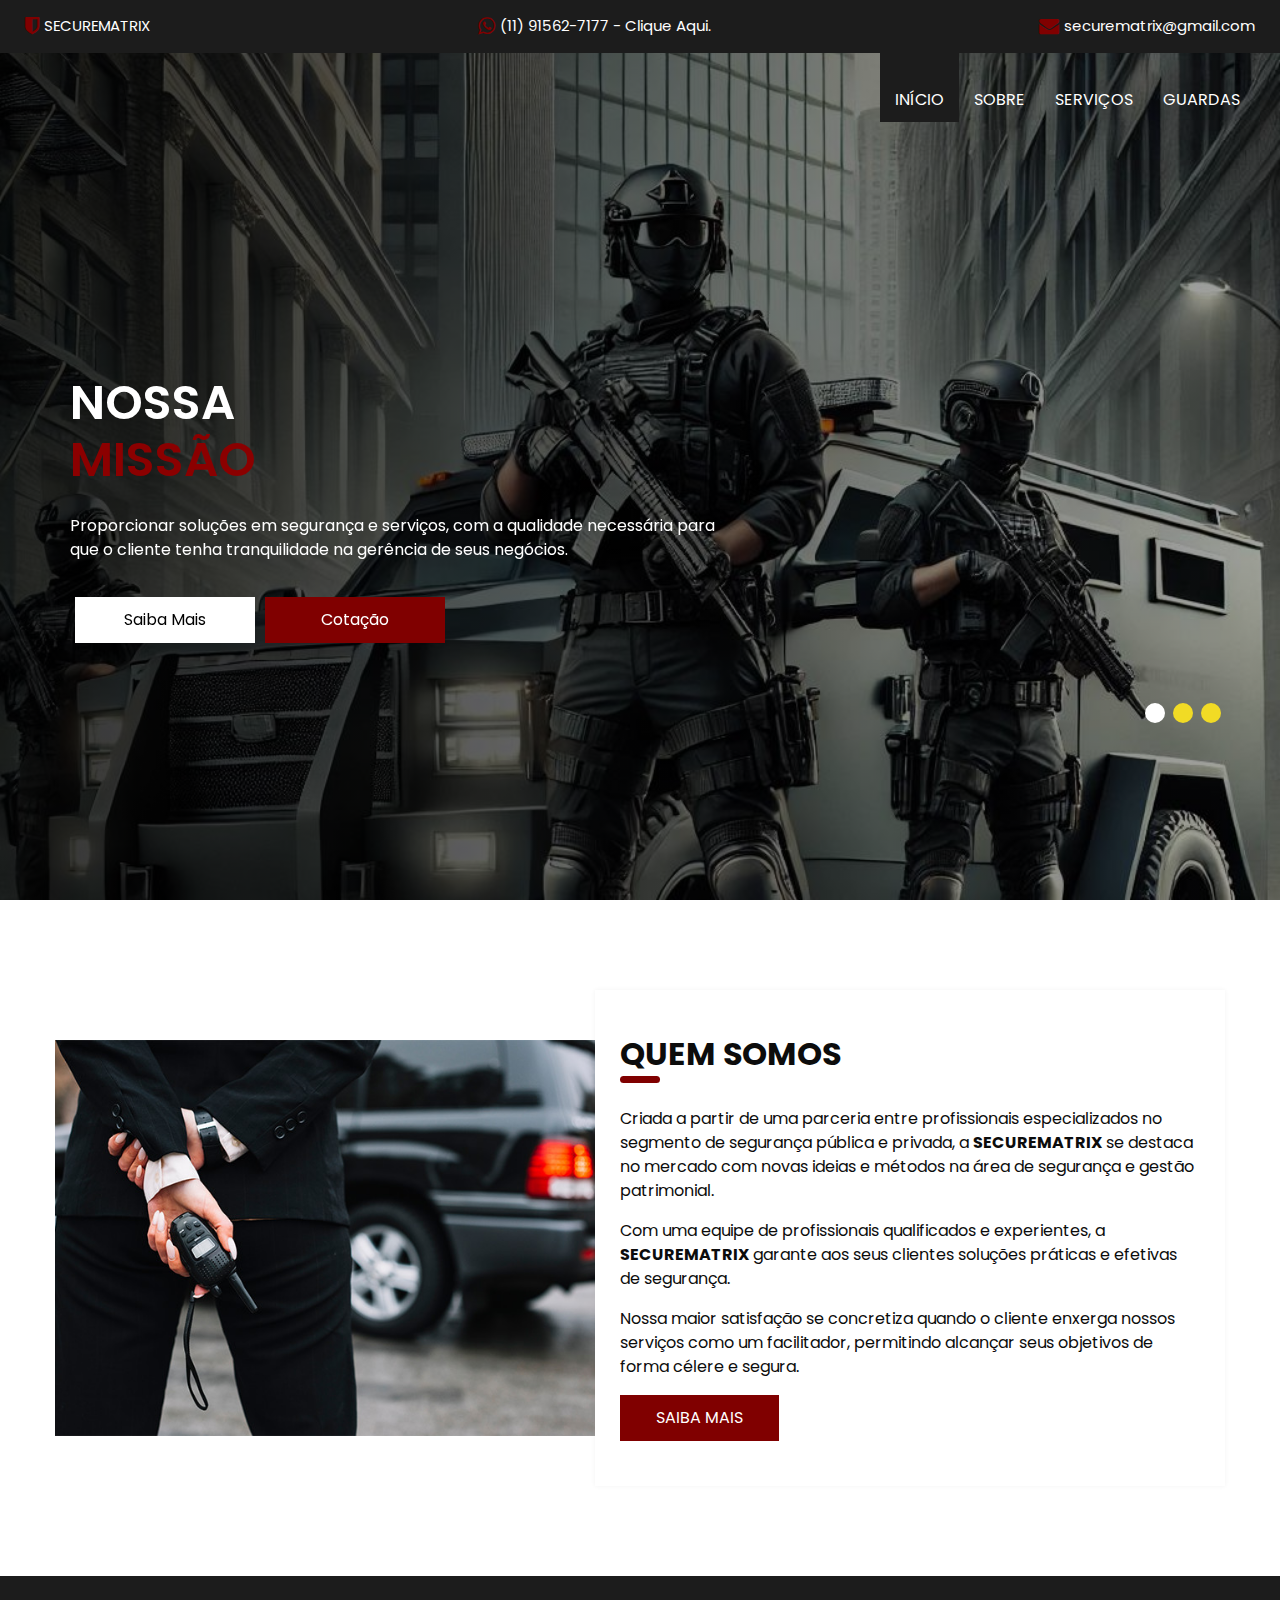
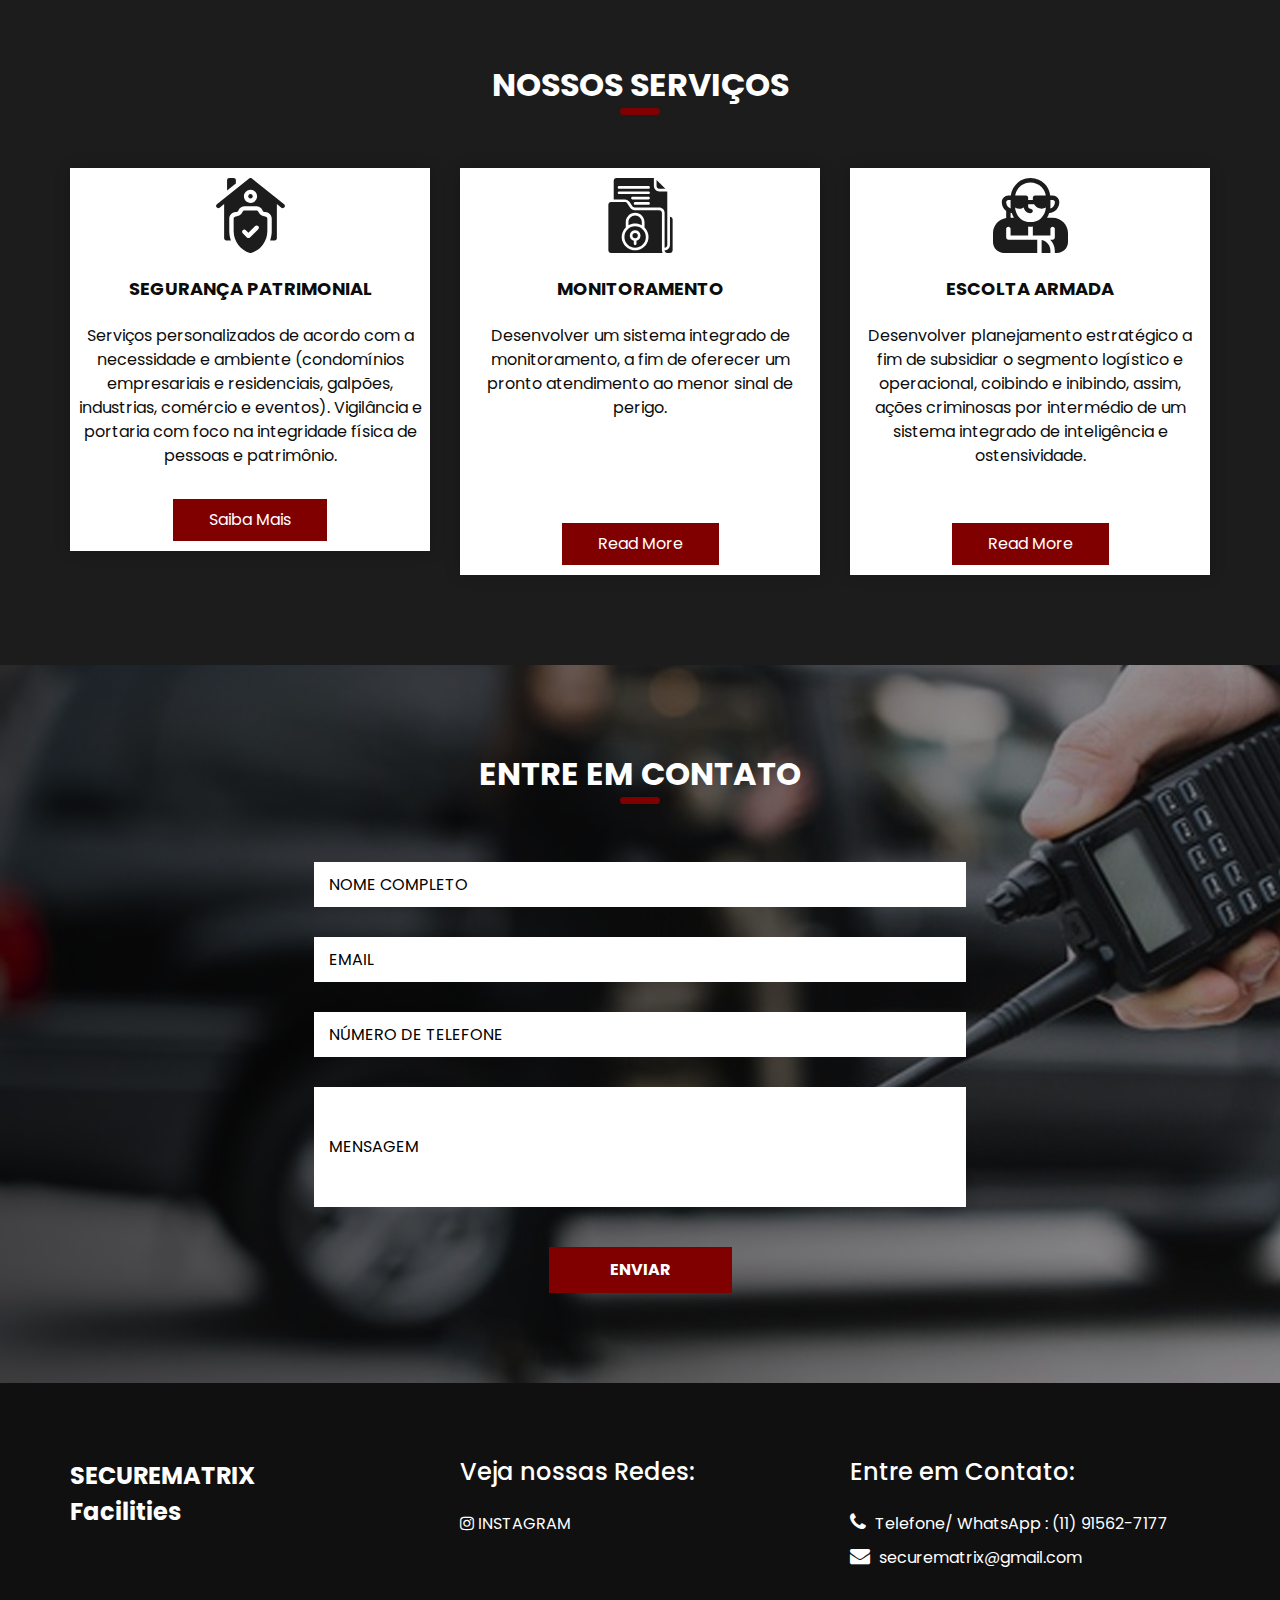
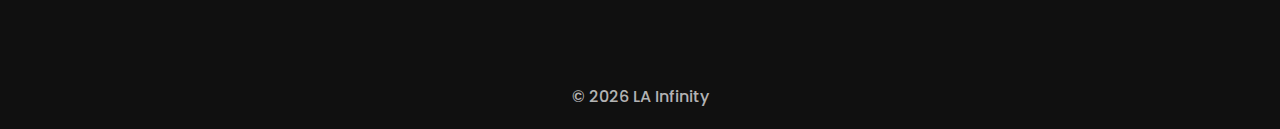
==== index.html @ bc35e501 "update" ====
<!DOCTYPE html>
<html>

<head>
  <!-- Basic -->
  <meta charset="utf-8" />
  <meta http-equiv="X-UA-Compatible" content="IE=edge" />
  <!-- Mobile Metas -->
  <meta name="viewport" content="width=device-width, initial-scale=1, shrink-to-fit=no" />
  <!-- Site Metas -->
  <meta name="keywords" content="" />
  <meta name="description" content="" />
  <meta name="author" content="" />
  <link rel="shortcut icon" href="images/favicon.png" type="image/x-icon">

  <title>SECUREMATRIX</title>

  <!-- bootstrap core css -->
  <link rel="stylesheet" type="text/css" href="css/bootstrap.css" />

  <!-- fonts style -->
  <link href="https://fonts.googleapis.com/css?family=Open+Sans:400,700|Poppins:400,600,700&display=swap" rel="stylesheet" />

  <!-- Custom styles for this template -->
  <link href="css/style.css" rel="stylesheet" />
  <!-- responsive style -->
  <link href="css/responsive.css" rel="stylesheet" />
</head>

<body>
  <div class="hero_area">
    <!-- header section strats -->
    <div class="hero_bg_box">
      <div class="img-box">
        <img src="images/hero-bg.jpg" alt="">
      </div>
    </div>

    <header class="header_section">
      <div class="header_top">
        <div class="container-fluid">
          <div class="contact_link-container">
            <a href="" class="contact_link1">
              <i class="fa fa-shield" aria-hidden="true"></i>
              <span>
                SECUREMATRIX
              </span>
            </a>
            <a href="https://wa.me/5511915627177">
              <i class="fa fa-whatsapp" aria-hidden="true"></i>
              <span>
                (11) 91562-7177 - Clique Aqui.
              </span>
            </a>
            <a href="" class="contact_link3">
              <i class="fa fa-envelope" aria-hidden="true"></i>
              <span>
                securematrix@gmail.com
              </span>
            </a>
          </div>
        </div>
      </div>
      <div class="header_bottom">
        <div class="container-fluid">
          <nav class="navbar navbar-expand-lg custom_nav-container">
            <a class="navbar-brand" href="index.html">
              <span>
              </span>
            </a>
            <button class="navbar-toggler" type="button" data-toggle="collapse" data-target="#navbarSupportedContent" aria-controls="navbarSupportedContent" aria-expanded="false" aria-label="Toggle navigation">
              <span class=""></span>
            </button>

            <div class="collapse navbar-collapse ml-auto" id="navbarSupportedContent">
              <ul class="navbar-nav  ">
                <li class="nav-item active">
                  <a class="nav-link" href="index.html">Início <span class="sr-only">(current)</span></a>
                </li>
                <li class="nav-item">
                  <a class="nav-link" href="about.html"> Sobre</a>
                </li>
                <li class="nav-item">
                  <a class="nav-link" href="service.html"> Serviços </a>
                </li>
                <li class="nav-item">
                  <a class="nav-link" href="guard.html"> Guardas </a>
                </li>
              </ul>
            </div>
          </nav>
        </div>
      </div>
    </header>
    <!-- end header section -->
    <!-- slider section -->
    <section class=" slider_section ">
      <div id="carouselExampleIndicators" class="carousel slide" data-ride="carousel">
        <div class="carousel-inner">
          <div class="carousel-item active">
            <div class="container">
              <div class="row">
                <div class="col-md-7">
                  <div class="detail-box">
                    <h1>
                      NOSSA<br>
                      <span>
                        MISSÃO
                      </span>
                    </h1>
                    <p>
                      Proporcionar soluções em segurança e serviços, com a qualidade necessária para que o cliente tenha tranquilidade na gerência de seus negócios.
                    </p>
                    <div class="btn-box">
                      <a href="" class="btn-1"> Saiba Mais </a>
                      <a href="" class="btn-2">Cotação</a>
                    </div>
                  </div>
                </div>
              </div>
            </div>
          </div>
          <div class="carousel-item ">
            <div class="container">
              <div class="row">
                <div class="col-md-7">
                  <div class="detail-box">
                    <h1>
                      NOSSA<br>
                      <span>
                        VISÃO
                      </span>
                    </h1>
                    <p>
                      Ser uma empresa de excelência no segmento de segurança e serviços, através do aperfeiçoamento contínuo e espírito inovador a fim de superar as expectativas do mercado.
                    </p>
                    <div class="btn-box">
                      <a href="" class="btn-1"> Saiba Mais </a>
                      <a href="" class="btn-2">Cotação</a>
                    </div>
                  </div>
                </div>
              </div>
            </div>
          </div>
          <div class="carousel-item ">
            <div class="container">
              <div class="row">
                <div class="col-md-7">
                  <div class="detail-box">
                    <h1>
                      NOSSOS<br>
                      <span>
                        VALORES
                      </span>
                    </h1>
                    <p>
                      Responsabilidade: <br>
                    - Profissional <br>
                    - Social <br>
                    - Ética <br>
                    - Espírito de Equipe <br>
                    - Transparência <br>
                    - Comprometimento <br>
                    </p>
                    <div class="btn-box">
                      <a href="" class="btn-1"> Saiba Mais </a>
                      <a href="" class="btn-2">Cotação</a>
                    </div>
                  </div>
                </div>
              </div>
            </div>
          </div>
        </div>
        <div class="container idicator_container">
          <ol class="carousel-indicators">
            <li data-target="#carouselExampleIndicators" data-slide-to="0" class="active"></li>
            <li data-target="#carouselExampleIndicators" data-slide-to="1"></li>
            <li data-target="#carouselExampleIndicators" data-slide-to="2"></li>
          </ol>
        </div>
      </div>
    </section>
    <!-- end slider section -->
  </div>

  <!-- about section -->

  <section class="about_section layout_padding">
    <div class="container">
      <div class="row">
        <div class="col-md-6 px-0">
          <div class="img_container">
            <div class="img-box">
              <img src="images/about-img.jpg" alt="" />
            </div>
          </div>
        </div>
        <div class="col-md-6 px-0">
          <div class="detail-box">
            <div class="heading_container ">
              <h2>
                QUEM SOMOS
              </h2>
            </div>
            <p>
              <p>
                Criada a partir de uma parceria entre profissionais especializados no segmento de segurança pública e privada, a 
                <b>SECUREMATRIX</b> se destaca no mercado com novas ideias e métodos na área de segurança e gestão patrimonial.
            </p>
            
            <p>
                Com uma equipe de profissionais qualificados e experientes, a <b>SECUREMATRIX</b> garante aos seus clientes soluções 
                práticas e efetivas de segurança.
            </p>
            
            <p>
                Nossa maior satisfação se concretiza quando o cliente enxerga nossos serviços como um facilitador, permitindo alcançar 
                seus objetivos de forma célere e segura.
            </p>            
            </p>
            <div class="btn-box">
              <a href="">
                Saiba Mais 
              </a>
            </div>
          </div>
        </div>
      </div>
    </div>
  </section>

  <!-- end about section -->

  <!-- service section -->

  <section class="service_section layout_padding">
    <div class="container">
      <div class="heading_container heading_center">
        <h2>
          NOSSOS SERVIÇOS
        </h2>
      </div>
      <div class="row">
        <div class="col-md-4">
          <div class="box ">
            <div class="img-box">
              <svg enable-background="new 0 0 512 512" height="512" viewBox="0 0 512 512" width="512" xmlns="http://www.w3.org/2000/svg">
                <g>
                  <g>
                    <circle cx="256" cy="125" r="15" />
                    <path d="m356 262c-18.955 0-35.996-10.532-44.472-27.484l-2.111-4.223c-2.541-5.083-7.735-8.293-13.417-8.293h-80c-5.682 0-10.876 3.21-13.417 8.292l-2.111 4.222c-8.476 16.954-25.517 27.486-44.472 27.486-8.284 0-15 6.716-15 15v85.597c0 33.654 10.619 65.715 30.708 92.716 20.089 27 47.747 46.384 79.982 56.054 1.406.422 2.858.633 4.31.633s2.904-.211 4.31-.633c32.235-9.67 59.893-29.054 79.982-56.054 20.089-27.001 30.708-59.062 30.708-92.716v-85.597c0-8.284-6.716-15-15-15zm-46.967 87.322-56.568 56.568c-2.929 2.929-6.768 4.394-10.606 4.394s-7.678-1.464-10.606-4.394l-28.284-28.284c-5.858-5.858-5.858-15.355 0-21.213 5.857-5.858 15.355-5.858 21.213 0l17.678 17.677 45.962-45.961c5.857-5.858 15.355-5.858 21.213 0 5.856 5.858 5.856 15.355-.002 21.213z" />
                    <g>
                      <path d="m485.371 179.287-220-176c-5.479-4.383-13.263-4.383-18.741 0l-220 176c-6.469 5.175-7.518 14.614-2.342 21.083 5.175 6.468 14.614 7.517 21.083 2.342l30.629-24.503v232.791c0 8.284 6.716 15 15 15h31.119c-7.333-20.12-11.119-41.476-11.119-63.403v-85.597c0-24.813 20.187-45 45-45 7.632 0 14.226-4.075 17.639-10.901l2.112-4.224c7.67-15.342 23.093-24.875 40.249-24.875h80c17.156 0 32.579 9.533 40.25 24.878l2.111 4.223c3.412 6.824 10.007 10.899 17.639 10.899 24.813 0 45 20.187 45 45v85.597c0 21.927-3.786 43.283-11.119 63.403h31.119c8.284 0 15-6.716 15-15v-232.791l30.629 24.503c2.766 2.213 6.075 3.288 9.361 3.288 4.4 0 8.76-1.927 11.722-5.63 5.176-6.469 4.127-15.908-2.341-21.083zm-229.371-9.287c-24.813 0-45-20.187-45-45s20.187-45 45-45 45 20.187 45 45-20.187 45-45 45z" />
                    </g>
                  </g>
                  <g>
                    <path d="m156 15c0-8.284-6.716-15-15-15h-30c-8.284 0-15 6.716-15 15v70.372l60-48z" />
                  </g>
                </g>
              </svg>
            </div>
            <div class="detail-box">
              <h6>
                Segurança Patrimonial
              </h6>
              <p>
                Serviços personalizados de acordo com a necessidade e ambiente (condomínios empresariais e residenciais, galpões, industrias, comércio e eventos). Vigilância e portaria com foco na integridade física de pessoas e patrimônio.
              </p>
              <a href="">
                Saiba Mais 
              </a>
            </div>
          </div>
        </div>
        <div class="col-md-4">
          <div class="box ">
            <div class="img-box">
              <svg version="1.1" xmlns="http://www.w3.org/2000/svg" xmlns:xlink="http://www.w3.org/1999/xlink" x="0px" y="0px" viewBox="0 0 512 512" style="enable-background:new 0 0 512 512;" xml:space="preserve">
                <g>
                  <g>
                    <g>
                      <circle cx="219.429" cy="393.143" r="18.286" />
                      <path d="M219.429,329.143c-40.396,0-73.143,32.747-73.143,73.143c0,40.396,32.747,73.143,73.143,73.143
          c40.396,0,73.143-32.747,73.143-73.143C292.525,361.909,259.805,329.189,219.429,329.143z M228.571,428.416V448
          c0,5.049-4.093,9.143-9.143,9.143c-5.049,0-9.143-4.093-9.143-9.143v-19.584c-17.831-4.604-29.458-21.749-27.137-40.018
          c2.32-18.269,17.864-31.963,36.28-31.963c18.416,0,33.959,13.694,36.28,31.963C258.029,406.667,246.403,423.812,228.571,428.416z
          " />
                      <path d="M402.286,274.286v-36.571c-0.01-10.095-8.191-18.276-18.286-18.286H215.772c-12.18-0.01-23.558-6.08-30.348-16.192
          l-20.321-30.487c-3.392-5.109-9.117-8.179-15.25-8.179H54.857c-10.095,0.01-18.276,8.191-18.286,18.286v310.857
          c0.01,10.095,8.191,18.276,18.286,18.286h352.516c-3.294-5.533-5.051-11.846-5.088-18.286V274.286z M304.069,436.92
          c-14.047,34.375-47.506,56.826-84.64,56.795c-37.135,0.031-70.593-22.419-84.64-56.795c-14.047-34.375-5.888-73.833,20.64-99.818
          v-35.388c0.04-35.33,28.67-63.96,64-64c35.33,0.039,63.961,28.67,64,64v35.388C309.957,363.087,318.116,402.545,304.069,436.92z" />
                      <path d="M384,73.143h41.929l-60.214-60.214v41.929C365.724,64.952,373.905,73.133,384,73.143z" />
                      <path d="M265.143,323.227v-21.513c-0.044-25.229-20.485-45.67-45.714-45.714c-25.235,0.03-45.685,20.479-45.714,45.714v21.513
          C201.959,306.734,236.898,306.734,265.143,323.227z" />
                      <path d="M420.571,256v219.429c10.095-0.01,18.276-8.191,18.286-18.286V91.429H384c-20.188-0.023-36.548-16.383-36.571-36.571V0
          h-256C81.334,0.01,73.153,8.191,73.143,18.286v128h76.71c12.247-0.005,23.684,6.122,30.464,16.321l20.295,30.446
          c3.395,5.048,9.077,8.08,15.161,8.089H384c20.188,0.023,36.548,16.383,36.571,36.571V256z M310.857,182.857h-91.429
          c-5.049,0-9.143-4.093-9.143-9.143s4.093-9.143,9.143-9.143h91.429c5.049,0,9.143,4.093,9.143,9.143
          S315.907,182.857,310.857,182.857z M310.857,146.286H201.143c-5.049,0-9.143-4.093-9.143-9.143c0-5.049,4.093-9.143,9.143-9.143
          h109.714c5.049,0,9.143,4.093,9.143,9.143C320,142.192,315.907,146.286,310.857,146.286z M310.857,109.714H109.714
          c-5.049,0-9.143-4.093-9.143-9.143c0-5.049,4.093-9.143,9.143-9.143h201.143c5.049,0,9.143,4.093,9.143,9.143
          C320,105.621,315.907,109.714,310.857,109.714z M310.857,73.143H109.714c-5.049,0-9.143-4.093-9.143-9.143
          s4.093-9.143,9.143-9.143h201.143c5.049,0,9.143,4.093,9.143,9.143S315.907,73.143,310.857,73.143z" />
                      <path d="M457.143,265.143v192c-0.023,20.188-16.383,36.548-36.571,36.571c0.01,10.095,8.191,18.276,18.286,18.286h18.286
          c10.095-0.01,18.276-8.191,18.286-18.286V283.429C475.419,273.334,467.238,265.153,457.143,265.143z" />
                    </g>
                  </g>
                </g>
                <g>
                </g>
                <g>
                </g>
                <g>
                </g>
                <g>
                </g>
                <g>
                </g>
                <g>
                </g>
                <g>
                </g>
                <g>
                </g>
                <g>
                </g>
                <g>
                </g>
                <g>
                </g>
                <g>
                </g>
                <g>
                </g>
                <g>
                </g>
                <g>
                </g>
              </svg>
            </div>
            <div class="detail-box">
              <h6>
                Monitoramento
              </h6>
              <p>
                Desenvolver um sistema integrado de monitoramento, a fim de oferecer um pronto atendimento ao menor sinal de perigo.
                <BR>
                <bR>
                </bR>
                </BR>
              </p>
              <a href="">
                Read More
              </a>
            </div>
          </div>
        </div>
        <div class="col-md-4">
          <div class="box ">
            <div class="img-box">
              <svg version="1.1" xmlns="http://www.w3.org/2000/svg" xmlns:xlink="http://www.w3.org/1999/xlink" x="0px" y="0px" viewBox="0 0 512 512" style="enable-background:new 0 0 512 512;" xml:space="preserve">
                <g>
                  <g>
                    <path d="M332,423.518V512h60v-15C392,460.784,366.197,430.487,332,423.518z" />
                  </g>
                </g>
                <g>
                  <g>
                    <path d="M407,272h-38.298c6.211-9.549,11.184-21.85,14.971-32.595c38.58-3.058,69.119-35.067,69.119-74.405
                 c0-24.814-20.186-45-45-45h-17.263c-3.373-30.112-16.168-58.339-38.108-80.581C326.639,14.004,290.742,0,255,0
                 c-69.309,0-125.911,52.685-133.484,120H105c-24.814,0-45,20.186-45,45c0,24.476,11.836,46.095,30.066,59.685
                 C90.062,224.797,90,224.888,90,225v48.516C39.25,280.873,0,324.245,0,377v60c0,41.353,33.633,75,75,75h227v-90h-15H105
                 c-8.291,0-15-6.709-15-15v-60c0-8.291,6.709-15,15-15s15,6.709,15,15v45h120v-61.373c4.988,0.569,9.946,1.373,15,1.373
                 s12.012-0.804,17-1.373V392h15h30h75v-45c0-8.291,6.709-15,15-15c8.291,0,15,6.709,15,15v60c0,8.291-6.709,15-15,15h-16.75
                 c19.534,19.08,31.75,45.608,31.75,75v15h15c41.367,0,75-33.647,75-75v-60C512,319.109,464.891,272,407,272z M392,195v-45h15.791
                 c8.262,0,15,6.724,15,15c0,20.33-13.638,37.354-32.179,42.914C391.033,203.597,392,199.378,392,195z M255,30
                 c27.803,0,56.229,10.928,76.209,30.63c16.238,16.45,26.111,37.178,29.319,59.37H287c-8.291,0-15,6.709-15,15v15h-32v-15
                 c0-8.291-6.709-15-15-15h-73.484C158.873,69.25,202.244,30,255,30z M90,165c0-8.276,6.738-15,15-15h15v45
                 c0,4.292,0.956,8.425,1.362,12.66C103.239,201.843,90,185.03,90,165z M120,272v-34.219c2.75,0.564,5.449,1.283,8.298,1.542
                 c3.787,10.774,8.774,23.103,15,32.677H120z M326.316,275.706c-29.136,25.422-72.715,31.761-108.047,19.067
                 c-11.777-4.237-22.866-10.593-32.578-19.063c-20.881-18.376-33.043-46.22-34.929-73.644C159.448,206.968,169.332,210,180,210
                 c11.235,0,21.636-3.298,30.637-8.694C213.739,223.118,232.346,240,255,240c8.291,0,17-6.709,17-15s-8.709-15-17-15
                 c-8.262,0-15-6.724-15-15v-15h40.346c10.411,17.847,29.55,30,51.654,30c10.668,0,20.552-3.032,29.238-7.934
                 C359.352,229.501,347.186,257.357,326.316,275.706z" />
                  </g>
                </g>
                <g>
                </g>
                <g>
                </g>
                <g>
                </g>
                <g>
                </g>
                <g>
                </g>
                <g>
                </g>
                <g>
                </g>
                <g>
                </g>
                <g>
                </g>
                <g>
                </g>
                <g>
                </g>
                <g>
                </g>
                <g>
                </g>
                <g>
                </g>
                <g>
                </g>
              </svg>
            </div>
            <div class="detail-box">
              <h6>
                Escolta Armada
              </h6>
              <p>
                Desenvolver planejamento estratégico a fim de subsidiar o segmento logístico e operacional, coibindo e inibindo, assim, ações criminosas por intermédio de um sistema integrado de inteligência e ostensividade. <BR></BR>
              </p>
              <a href="">
                Read More
              </a>
            </div>
          </div>
        </div>
      </div>
    </div>
  </section>
  <!-- end service section -->

  <!-- contact section -->
  <section class="contact_section layout_padding">
    <div class="contact_bg_box">
      <div class="img-box">
        <img src="images/contact-bg.jpg" alt="">
      </div>
    </div>
    <div class="container">
      <div class="heading_container heading_center">
        <h2>
          Entre em Contato
        </h2>
      </div>
      <div class="">
        <div class="row">
          <div class="col-md-7 mx-auto">
            <form action="#">
              <div class="contact_form-container">
                <div>
                  <div>
                    <input type="text" placeholder="Nome Completo" />
                  </div>
                  <div>
                    <input type="email" placeholder="Email " />
                  </div>
                  <div>
                    <input type="text" placeholder="Número de Telefone" />
                  </div>
                  <div class="">
                    <input type="text" placeholder="Mensagem" class="message_input" />
                  </div>
                  <div class="btn-box ">
                    <button type="submit">
                      Enviar
                    </button>
                  </div>
                </div>
              </div>
            </form>
          </div>
        </div>
      </div>
    </div>
  </section>
  <!-- end contact section -->

  <!-- info section -->
  <section class="info_section ">
    <div class="container">
      <div class="row">
        <div class="col-md-4">
          <div class="info_logo">
            <a class="navbar-brand" href="index.html">
              <span>
                SECUREMATRIX <br>
                Facilities
              </span>
            </a>
            <p>
            </p>
          </div>
        </div>
        <div class="col-md-4">
          <div class="info_links">
            <h5>
              Veja nossas Redes:
            </h5>
            <ul>
              <li>
                <a href="https://www.instagram.com/secure.matrix" target="_blank" rel="noopener noreferrer" style="text-decoration: none; color: inherit;">
                  <i class="fa fa-instagram" aria-hidden="true"></i>
                  <span>INSTAGRAM</span>
                </a>
              </li>
            </ul>
          </div>
        </div>
        <div class="col-md-4">
          <div class="info_info">
            <h5>
              Entre em Contato:
            </h5>
          </div>
          <div class="info_contact">
            <a href="https://wa.me/5511915627177">
              <i class="fa fa-phone" aria-hidden="true"></i>
              <span>
                Telefone/ WhatsApp : (11) 91562-7177
              </span>
            </a>
            <a href="" class="">
              <i class="fa fa-envelope" aria-hidden="true"></i>
              <span>
                securematrix@gmail.com
              </span>
            </a>
          </div>
        </div>
        <div class="col-md-3">
          <div class="info_form ">
            <div class="social_box">
            </div>
          </div>
        </div>
      </div>
    </div>
  </section>
  <!-- end info_section -->

  <!-- footer section -->
  <footer class="container-fluid footer_section">
    <p>
      &copy; <span id="currentYear"></span> LA Infinity
    </p>
  </footer>
  <!-- footer section -->

  <script src="js/jquery-3.4.1.min.js"></script>
  <script src="js/bootstrap.js"></script>
  <script src="js/custom.js"></script>
</body>

</html>
---- css/style.css ----
@import url("font-awesome.min.css");
body {
  font-family: "Poppins", sans-serif;
  color: #0c0c0c;
  background-color: #ffffff;
}

.layout_padding {
  padding-top: 90px;
  padding-bottom: 90px;
}

.layout_padding2 {
  padding-top: 45px;
  padding-bottom: 45px;
}

.layout_padding2-top {
  padding-top: 45px;
}

.layout_padding2-bottom {
  padding-bottom: 45px;
}

.layout_padding-top {
  padding-top: 90px;
}

.layout_padding-bottom {
  padding-bottom: 90px;
}

.heading_container {
  display: -webkit-box;
  display: -ms-flexbox;
  display: flex;
  -webkit-box-orient: vertical;
  -webkit-box-direction: normal;
      -ms-flex-direction: column;
          flex-direction: column;
}

.heading_container h2 {
  position: relative;
  font-weight: bold;
  text-transform: uppercase;
  padding-bottom: 10px;
}

.heading_container h2::before {
  content: "";
  width: 40px;
  height: 7px;
  background-color: #800000;
  border-radius: 10px;
  position: absolute;
  bottom: 0;
  left: 0;
}

.heading_container.heading_center {
  -webkit-box-align: center;
      -ms-flex-align: center;
          align-items: center;
  text-align: center;
}

.heading_container.heading_center h2::before {
  left: 50%;
  -webkit-transform: translateX(-50%);
          transform: translateX(-50%);
}

/*header section*/
.hero_area {
  min-height: 100vh;
  display: -webkit-box;
  display: -ms-flexbox;
  display: flex;
  -webkit-box-orient: vertical;
  -webkit-box-direction: normal;
      -ms-flex-direction: column;
          flex-direction: column;
  position: relative;
}

.hero_bg_box {
  position: absolute;
  top: 0;
  left: 0;
  width: 100%;
  height: 100%;
  overflow: hidden;
  z-index: -1;
  display: -webkit-box;
  display: -ms-flexbox;
  display: flex;
  -webkit-box-pack: center;
      -ms-flex-pack: center;
          justify-content: center;
}

.hero_bg_box .img-box {
  width: 100%;
}

.hero_bg_box .img-box img {
  min-width: 100%;
  min-height: 100%;
}

.hero_bg_box::before {
  content: "";
  position: absolute;
  top: 0;
  left: 0;
  width: 100%;
  height: 100%;
  background: -webkit-gradient(linear, left top, right top, from(rgba(0, 0, 0, 0.8)), to(rgba(0, 0, 0, 0.35)));
  background: linear-gradient(to right, rgba(0, 0, 0, 0.8), rgba(0, 0, 0, 0.35));
}

.sub_page .hero_area {
  min-height: auto;
}

.sub_page .custom_nav-container.navbar-expand-lg .navbar-nav .nav-item .nav-link {
  padding-bottom: 21px;
}

.hero_area.sub_pages {
  height: auto;
}

.header_section {
  padding: 0;
}

.header_section .container-fluid {
  padding-right: 25px;
  padding-left: 25px;
}

.header_section .nav_container {
  margin: 0 auto;
}

.header_top {
  background-color: #1c1c1c;
  padding: 15px 0;
}

.header_top .contact_link-container {
  display: -webkit-box;
  display: -ms-flexbox;
  display: flex;
  -webkit-box-pack: justify;
      -ms-flex-pack: justify;
          justify-content: space-between;
}

.header_top .contact_link-container a {
  display: -webkit-box;
  display: -ms-flexbox;
  display: flex;
  -webkit-box-align: center;
      -ms-flex-align: center;
          align-items: center;
  color: #ffffff;
  font-size: 15px;
}

.header_top .contact_link-container a i {
  font-size: 20px;
  color: #800000;
  margin-right: 5px;
}

#navbarSupportedContent {
  -webkit-box-pack: justify;
      -ms-flex-pack: justify;
          justify-content: space-between;
}

.custom_nav-container {
  z-index: 99999;
  padding: 0;
}

.custom_nav-container .navbar-nav {
  margin-left: auto;
}

.custom_nav-container .navbar-nav .nav-item .nav-link {
  padding: 0;
  padding: 35px 15px 10px 15px;
  color: #ffffff;
  text-align: center;
  text-transform: uppercase;
  -webkit-transition: all .2s;
  transition: all .2s;
}

.custom_nav-container .navbar-nav .nav-item:hover .nav-link, .custom_nav-container .navbar-nav .nav-item.active .nav-link {
  background-color: #1c1c1c;
}

a,
a:hover,
a:focus {
  text-decoration: none;
}

a:hover,
a:focus {
  color: initial;
}

.btn,
.btn:focus {
  outline: none !important;
  -webkit-box-shadow: none;
          box-shadow: none;
}

.navbar-brand {
  display: -webkit-box;
  display: -ms-flexbox;
  display: flex;
  -webkit-box-orient: vertical;
  -webkit-box-direction: normal;
      -ms-flex-direction: column;
          flex-direction: column;
  -webkit-box-align: center;
      -ms-flex-align: center;
          align-items: center;
}

.navbar-brand span {
  font-weight: bold;
  color: #ffffff;
  font-size: 24px;
}

.custom_nav-container .navbar-toggler {
  outline: none;
}

.custom_nav-container .navbar-toggler {
  padding: 0;
  width: 37px;
  height: 42px;
  -webkit-transition: all 0.3s;
  transition: all 0.3s;
}

.custom_nav-container .navbar-toggler span {
  display: block;
  width: 32px;
  height: 4px;
  background-color: #ffffff;
  border-radius: 15px;
  margin: 7px 0;
  -webkit-transition: all 0.3s;
  transition: all 0.3s;
  position: relative;
  transition: all 0.3s;
}

.custom_nav-container .navbar-toggler span::before, .custom_nav-container .navbar-toggler span::after {
  content: "";
  position: absolute;
  left: 0;
  height: 100%;
  width: 100%;
  background-color: #ffffff;
  border-radius: 15px;
  top: -10px;
  -webkit-transition: all 0.3s;
  transition: all 0.3s;
}

.custom_nav-container .navbar-toggler span::after {
  top: 10px;
}

.custom_nav-container .navbar-toggler[aria-expanded="true"] {
  -webkit-transform: rotate(360deg);
          transform: rotate(360deg);
}

.custom_nav-container .navbar-toggler[aria-expanded="true"] span {
  -webkit-transform: rotate(45deg);
          transform: rotate(45deg);
}

.custom_nav-container .navbar-toggler[aria-expanded="true"] span::before, .custom_nav-container .navbar-toggler[aria-expanded="true"] span::after {
  -webkit-transform: rotate(90deg);
          transform: rotate(90deg);
  top: 0;
}

/*end header section*/
/* slider section */
.slider_section {
  -webkit-box-flex: 1;
      -ms-flex: 1;
          flex: 1;
  display: -webkit-box;
  display: -ms-flexbox;
  display: flex;
  -webkit-box-orient: vertical;
  -webkit-box-direction: normal;
      -ms-flex-direction: column;
          flex-direction: column;
  -webkit-box-pack: center;
      -ms-flex-pack: center;
          justify-content: center;
  color: #ffffff;
}

.slider_section .row {
  -webkit-box-align: center;
      -ms-flex-align: center;
          align-items: center;
}

.slider_section .detail-box {
  width: 100%;
  margin: 0 auto;
}

.slider_section .detail-box h1 {
  text-transform: uppercase;
  font-size: 3rem;
  color: #ffffff;
  font-weight: 600;
}

.slider_section .detail-box h1 span {
  color: #8B0000;
}

.slider_section .detail-box p {
  margin-top: 25px;
}

.slider_section .detail-box .btn-box {
  display: -webkit-box;
  display: -ms-flexbox;
  display: flex;
  margin-top: 30px;
}

.slider_section .detail-box .btn-box a {
  width: 180px;
  text-align: center;
  margin: 5px;
}

.slider_section .detail-box .btn-box .btn-1 {
  display: inline-block;
  padding: 10px 35px;
  background-color: #ffffff;
  color: #000000;
  -webkit-transition: all 0.3s;
  transition: all 0.3s;
  border: 1px solid transparent;
}

.slider_section .detail-box .btn-box .btn-1:hover {
  background-color: transparent;
  border-color: #ffffff;
  color: #ffffff;
}

.slider_section .detail-box .btn-box .btn-2 {
  display: inline-block;
  padding: 10px 35px;
  background-color: #800000;
  color: #ffffff;
  -webkit-transition: all 0.3s;
  transition: all 0.3s;
  border: 1px solid transparent;
}

.slider_section .detail-box .btn-box .btn-2:hover {
  background-color: rgb(146, 145, 145);
  border-color: #060606;
  color: #010101;
}

.slider_section .img-box {
  display: -webkit-box;
  display: -ms-flexbox;
  display: flex;
}

.slider_section .img-box img {
  width: 100%;
}

.slider_section .idicator_container {
  position: relative;
}

.slider_section ol.carousel-indicators {
  margin: 0;
  bottom: -75px;
  -webkit-box-pack: end;
      -ms-flex-pack: end;
          justify-content: flex-end;
}

.slider_section ol.carousel-indicators li {
  width: 20px;
  height: 20px;
  border-radius: 100%;
  text-align: center;
  background-color: #f1db25;
  opacity: 1;
  border: none;
  margin: 0 4px;
}

.slider_section ol.carousel-indicators li.active {
  background-color: #ffffff;
}

.about_section .row {
  -webkit-box-align: center;
      -ms-flex-align: center;
          align-items: center;
}

.about_section .img_container .img-box img {
  width: 100%;
}

.about_section .detail-box {
  background-color: #ffffff;
  padding: 45px 25px;
  -webkit-box-shadow: 0 0 5px 0 rgba(0, 0, 0, 0.05);
          box-shadow: 0 0 5px 0 rgba(0, 0, 0, 0.05);
  position: relative;
  margin-left: -45px;
}

.about_section .detail-box p {
  margin-top: 5px;
}

.about_section .detail-box a {
  display: inline-block;
  padding: 10px 35px;
  background-color: #800000;
  color: #ffffff;
  -webkit-transition: all 0.3s;
  transition: all 0.3s;
  border: 1px solid transparent;
  text-transform: uppercase;
}

.about_section .detail-box a:hover {
  background-color: transparent;
  border-color: #f1db25;
  color: #f1db25;
}

.service_section {
  background-color: #1c1c1c;
}

.service_section .heading_container {
  color: #ffffff;
}

.detail-box p{
  margin-top: 25px;
}

.service_section .box {
  background-color: #ffffff;
  padding: 10px 5px;
  text-align: center;
  -webkit-box-shadow: 0 0 15px 0 rgba(0, 0, 0, 0.2);
          box-shadow: 0 0 15px 0 rgba(0, 0, 0, 0.2);
  margin-top: 45px;
}

.service_section .box .img-box svg {
  width: 75px;
  height: auto;
  fill: #1c1c1c;
}

.service_section .box .detail-box {
  margin-top: 25px;
  max-height: 450px;
}

.service_section .box .detail-box h6 {
  font-size: 18px;
  font-weight: bold;
  text-transform: uppercase;
  margin-bottom: 20px;
}

.service_section .box .detail-box a {
  display: inline-block;
  padding: 8px 35px;
  background-color: #800000;
  color: #ffffff;
  -webkit-transition: all 0.3s;
  transition: all 0.3s;
  border: 1px solid transparent;
  margin-top: 15px;
}

.service_section .box .detail-box a:hover {
  background-color: transparent;
  border-color: #800000;
  color: rgba(95, 11, 4, 0.7);
}

.client_section {
  text-align: center;
}

.client_section #carouselExampleControls {
  padding: 0 10%;
}

.client_section .box {
  display: -webkit-box;
  display: -ms-flexbox;
  display: flex;
  -webkit-box-orient: vertical;
  -webkit-box-direction: normal;
      -ms-flex-direction: column;
          flex-direction: column;
  -webkit-box-align: center;
      -ms-flex-align: center;
          align-items: center;
  margin-top: 45px;
}

.client_section .box .img-box {
  width: 145px;
}

.client_section .box .img-box img {
  width: 100%;
}

.client_section .box .detail-box {
  display: -webkit-box;
  display: -ms-flexbox;
  display: flex;
  -webkit-box-orient: vertical;
  -webkit-box-direction: normal;
      -ms-flex-direction: column;
          flex-direction: column;
  -webkit-box-align: center;
      -ms-flex-align: center;
          align-items: center;
  margin-top: 20px;
}

.client_section .box .detail-box h4 {
  font-weight: bold;
  font-size: 18px;
  padding: 0 10px;
  border-bottom: 1px solid #ffffff;
}

.client_section .box .detail-box p {
  margin-top: 10px;
}

.client_section .carousel_btn-box {
  display: -webkit-box;
  display: -ms-flexbox;
  display: flex;
  -webkit-box-pack: center;
      -ms-flex-pack: center;
          justify-content: center;
}

.client_section .carousel-control-prev,
.client_section .carousel-control-next {
  position: absolute;
  top: 50%;
  width: 45px;
  height: 45px;
  border: none;
  opacity: 1;
  background-color: #1c1c1c;
  color: #ffffff;
  border-radius: 100%;
  -webkit-transform: translateY(-50%);
          transform: translateY(-50%);
  font-size: 18px;
}

.client_section .carousel-control-prev:hover,
.client_section .carousel-control-next:hover {
  background-color: #f1db25;
}

.client_section .carousel-control-prev {
  left: 0;
}

.client_section .carousel-control-next {
  left: initial;
  right: 0;
}

/* contact section */
.contact_section {
  position: relative;
  color: #ffffff;
}

.contact_section .row {
  -webkit-box-align: center;
      -ms-flex-align: center;
          align-items: center;
}

.contact_section .contact_form-container {
  margin-top: 35px;
}

.contact_section .contact_form-container input {
  border: none;
  outline: none;
  color: #000000;
  height: 45px;
  width: 100%;
  margin: 15px 0;
  padding-left: 15px;
  background-color: #ffffff;
}

.contact_section .contact_form-container input::-webkit-input-placeholder {
  color: #000000;
  text-transform: uppercase;
}

.serv-img{
  width: 300px;
  height: 200px;
}

.contact_section .contact_form-container input:-ms-input-placeholder {
  color: #000000;
  text-transform: uppercase;
}

.contact_section .contact_form-container input::-ms-input-placeholder {
  color: #000000;
  text-transform: uppercase;
}

.contact_section .contact_form-container input::placeholder {
  color: #000000;
  text-transform: uppercase;
}

.contact_section .contact_form-container input.message_input {
  height: 120px;
}

.contact_section .contact_form-container .btn-box {
  display: -webkit-box;
  display: -ms-flexbox;
  display: flex;
  -webkit-box-pack: center;
      -ms-flex-pack: center;
          justify-content: center;
  margin-top: 25px;
}

.contact_section .contact_form-container button {
  display: inline-block;
  padding: 10px 60px;
  background-color: #800000;
  color: #ffffff;
  -webkit-transition: all 0.3s;
  transition: all 0.3s;
  border: 1px solid transparent;
  text-transform: uppercase;
  font-weight: bold;
}

.contact_section .contact_form-container button:hover {
  background-color: transparent;
  border-color: #f1db25;
  color: #f1db25;
}

.contact_bg_box {
  position: absolute;
  top: 0;
  left: 0;
  width: 100%;
  height: 100%;
  overflow: hidden;
  z-index: -1;
  display: -webkit-box;
  display: -ms-flexbox;
  display: flex;
  -webkit-box-pack: center;
      -ms-flex-pack: center;
          justify-content: center;
  -webkit-box-align: center;
      -ms-flex-align: center;
          align-items: center;
}

.contact_bg_box .img-box {
  width: 100%;
}

.contact_bg_box .img-box img {
  min-width: 100%;
  min-height: 100%;
}

.contact_bg_box::before {
  content: "";
  position: absolute;
  top: 0;
  left: 0;
  width: 100%;
  height: 100%;
  background: -webkit-gradient(linear, left top, right top, from(rgba(0, 0, 0, 0.7)), to(rgba(0, 0, 0, 0.35)));
  background: linear-gradient(to right, rgba(0, 0, 0, 0.7), rgba(0, 0, 0, 0.35));
}

/* end contact section */
.team_section .box {
  display: -webkit-box;
  display: -ms-flexbox;
  display: flex;
  -webkit-box-orient: vertical;
  -webkit-box-direction: normal;
      -ms-flex-direction: column;
          flex-direction: column;
  overflow: hidden;
  margin-top: 45px;
  position: relative;
}

.team_section .box .img-box {
  width: 100%;
}

.team_section .box .img-box img {
  max-width: 540px;
  max-height: 500px;

}

.team_section .box .detail-box {
  position: absolute;
  width: 100%;
  color: #ffffff;
  padding: 25px 15px;
  text-align: center;
  bottom: 0;
  background-color: rgba(28, 28, 28, 0.75);
}

.team_section .btn-box {
  display: -webkit-box;
  display: -ms-flexbox;
  display: flex;
  -webkit-box-pack: center;
      -ms-flex-pack: center;
          justify-content: center;
  margin-top: 45px;
}

.team_section .btn-box a {
  display: inline-block;
  padding: 10px 45px;
  background-color: #800000;
  color: #ffffff;
  -webkit-transition: all 0.3s;
  transition: all 0.3s;
  border: 1px solid transparent;
}

.team_section .btn-box a:hover {
  background-color: transparent;
  border-color: #4e0606;
  color: #400202;
}

.info_section {
  background-color: #101010;
  color: #ffffff;
  padding: 75px 0 10px 0;
}

.info_section .row > div {
  margin-bottom: 25px;
}

.info_section h5 {
  margin-bottom: 25px;
  font-size: 24px;
}

.info_section .info_logo {
  display: -webkit-box;
  display: -ms-flexbox;
  display: flex;
  -webkit-box-orient: vertical;
  -webkit-box-direction: normal;
      -ms-flex-direction: column;
          flex-direction: column;
  -webkit-box-align: start;
      -ms-flex-align: start;
          align-items: flex-start;
}

.info_section .info_logo .navbar-brand {
  padding: 0;
  margin-bottom: 20px;
}

.info_section .info_logo .navbar-brand span {
  font-size: 24px;
  color: #ffffff;
}

.info_section .info_links ul {
  padding: 0;
}

.info_section .info_links ul li {
  list-style-type: none;
}

.info_section .info_links ul li a {
  color: #ffffff;
}

.info_section .info_contact {
  display: -webkit-box;
  display: -ms-flexbox;
  display: flex;
  -webkit-box-orient: vertical;
  -webkit-box-direction: normal;
      -ms-flex-direction: column;
          flex-direction: column;
}

.info_section .info_contact a {
  color: #ffffff;
  margin-bottom: 10px;
}

.info_section .info_contact a i {
  font-size: 20px;
  margin-right: 5px;
}

.info_section .info_form form input {
  outline: none;
  border: none;
  width: 100%;
  padding: 7px 10px;
  border-radius: 30px;
}

.info_section .info_form form button {
  padding: 8px 35px;
  outline: none;
  border: none;
  color: #ffffff;
  background: #f1db25;
  border-radius: 30px;
  margin-top: 15px;
  text-transform: uppercase;
}

.info_section .info_form .social_box {
  margin-top: 25px;
  width: 100%;
  display: -webkit-box;
  display: -ms-flexbox;
  display: flex;
}

.info_section .info_form .social_box a {
  margin-right: 10px;
  color: #ffffff;
  font-size: 20px;
}

/* footer section*/
.footer_section {
  font-weight: 500;
  display: -webkit-box;
  display: -ms-flexbox;
  display: flex;
  -webkit-box-pack: center;
      -ms-flex-pack: center;
          justify-content: center;
  padding: 20px;
  background-color: #101010;
}

.footer_section p {
  color: rgba(254, 254, 255, 0.7);
  margin: 0;
  text-align: center;
}

.footer_section a {
  color: rgba(254, 254, 255, 0.7);
}

/* end footer section*/
/*# sourceMappingURL=style.css.map */
---- css/responsive.css ----
@media (max-width: 1120px) {}

@media (max-width: 992px) {
  .hero_area {
    min-height: auto;
  }

  .navbar-nav {
    align-items: center;
  }

  .custom_nav-container .navbar-toggler {
    margin-bottom: 15px;
  }

  .custom_nav-container.navbar-expand-lg .navbar-nav .nav-item .nav-link {
    padding: 10px 25px;
    margin: 5px 0;
  }

  .custom_nav-container.navbar-expand-lg .form-inline {
    justify-content: center;
  }

  .custom_nav-container.navbar-expand-lg {
    padding-top: 10px;
    align-items: center;
  }

  .slider_section {
    padding: 45px 0 150px 0;
  }

  .sub_page .custom_nav-container.navbar-expand-lg .navbar-nav .nav-item .nav-link {
    padding-bottom: 15px;
  }
}

@media (max-width: 768px) {
  .slider_section ol.carousel-indicators {
    justify-content: center;
  }

  .slider_section {
    text-align: center;
  }

  .slider_section .img-box {
    margin-top: 35px;
  }

  .slider_section .detail-box .btn-box {
    justify-content: center;
    flex-wrap: wrap;
  }

  .about_section .heading_container {
    margin-bottom: 0;
  }

  .about_section .row {
    flex-direction: column-reverse;
  }

  .about_section .detail-box {
    margin-left: 0;
    width: 100%;
    box-shadow: 0 0 5px 0 rgba(0, 0, 0, 0.15);
  }

  .service_section .service_container {
    flex-wrap: wrap;
  }

  .client_section .carousel_btn-box {
    margin-top: 25px;
  }

  .client_section .carousel-control-prev,
  .client_section .carousel-control-next {
    position: unset;
    transform: none;
    margin: 0 2.5px;
  }

  .info_section .row .col-md-3 {

    display: flex;
    flex-direction: column;
    align-items: center;
    text-align: center;

  }

  .info_section .info_logo {
    align-items: center;
  }

  .info_section .info_form .social_box {
    justify-content: center;
  }

  .info_section .info_form .social_box a {
    margin: 0 5px;
  }
}

@media (max-width: 576px) {
  .header_top a span {
    display: none;
  }

  .slider_section .detail-box h1 {
    font-size: 2.5rem;
    line-height: 55px;
  }
}

@media (max-width: 480px) {}

@media (max-width: 420px) {}

@media (max-width: 376px) {}

@media (min-width: 1200px) {
  .container {
    max-width: 1170px;
  }
}
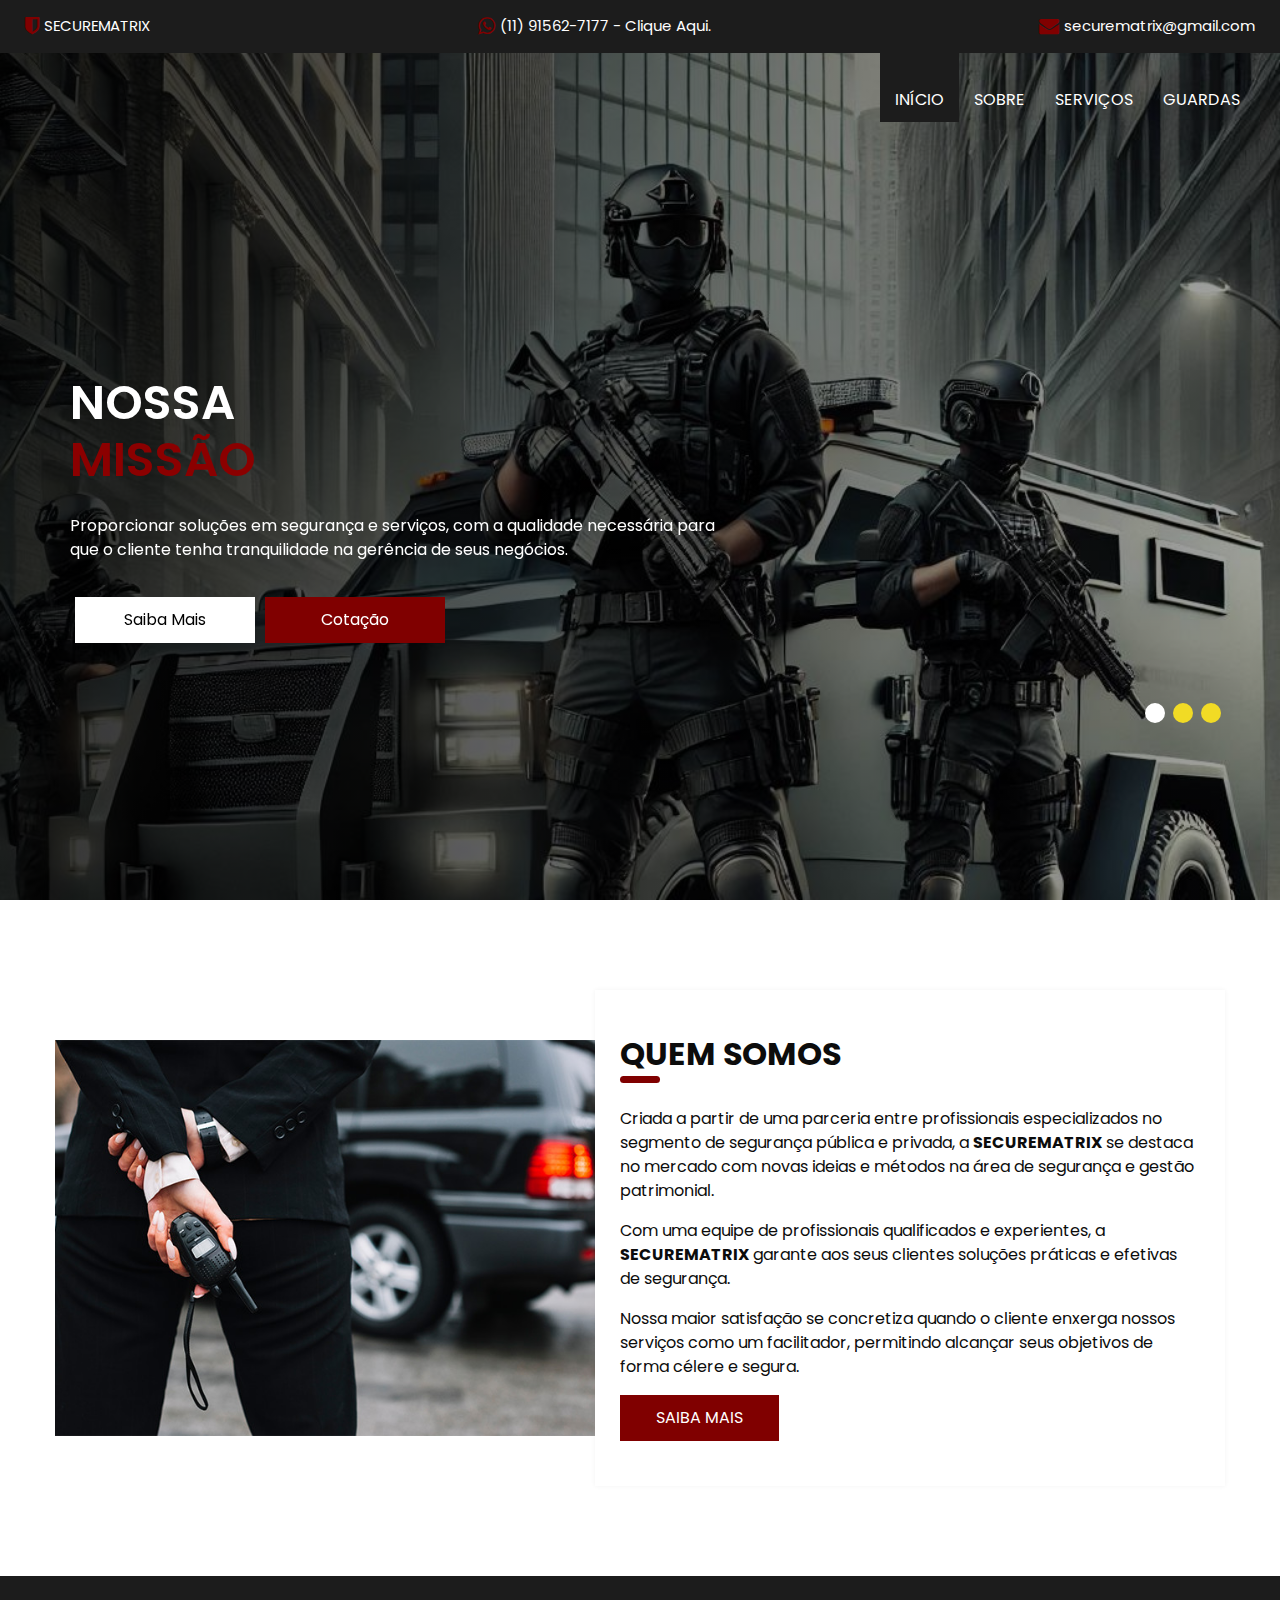
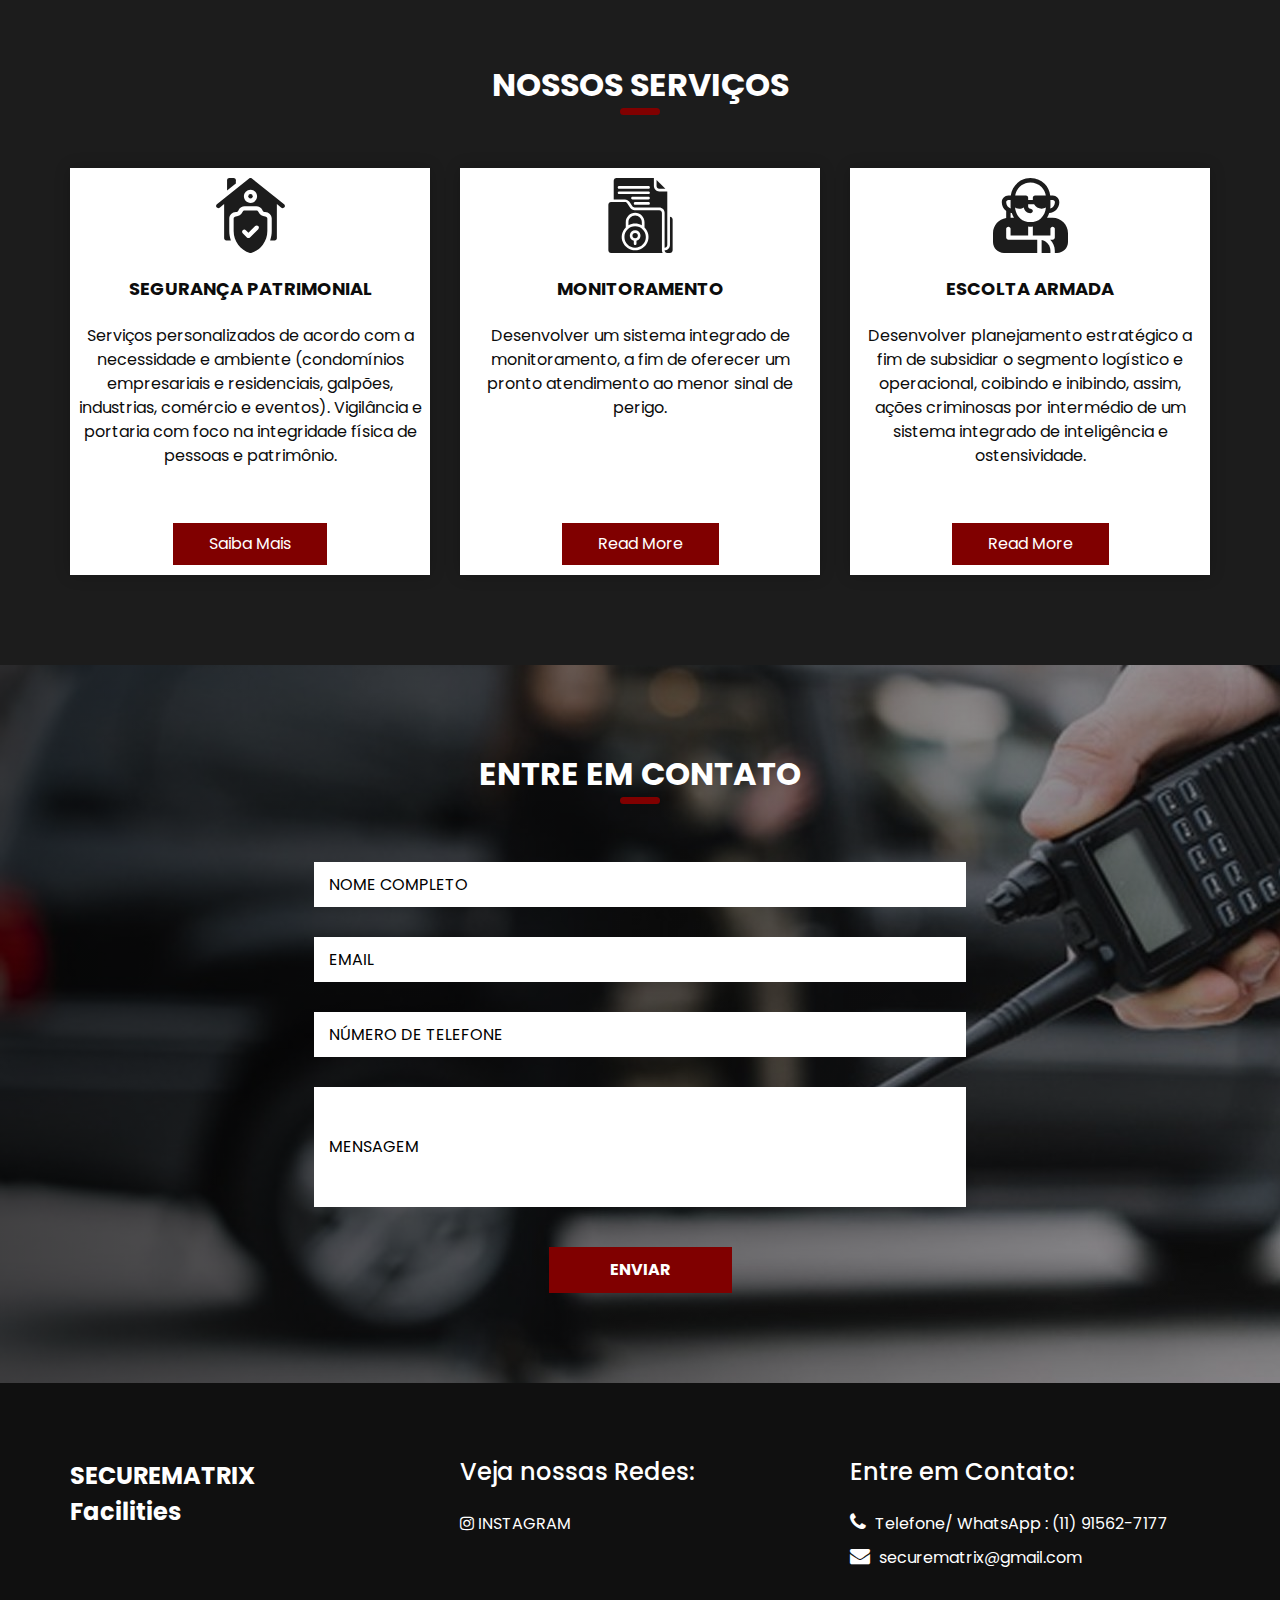
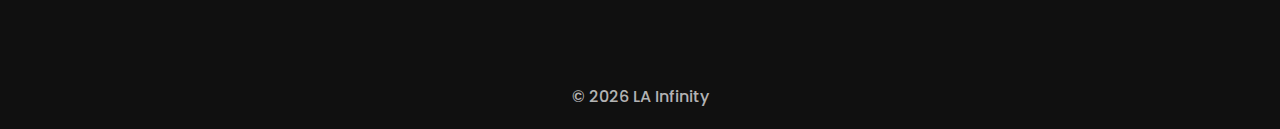
==== commit fb610ae6: "Primeiro commit no novo repositório" ====
--- a/index.html
+++ b/index.html
@@ -267,6 +267,8 @@
               </h6>
               <p>
                 Serviços personalizados de acordo com a necessidade e ambiente (condomínios empresariais e residenciais, galpões, industrias, comércio e eventos). Vigilância e portaria com foco na integridade física de pessoas e patrimônio.
+              </BR>
+              </BR>
               </p>
               <a href="">
                 Saiba Mais 
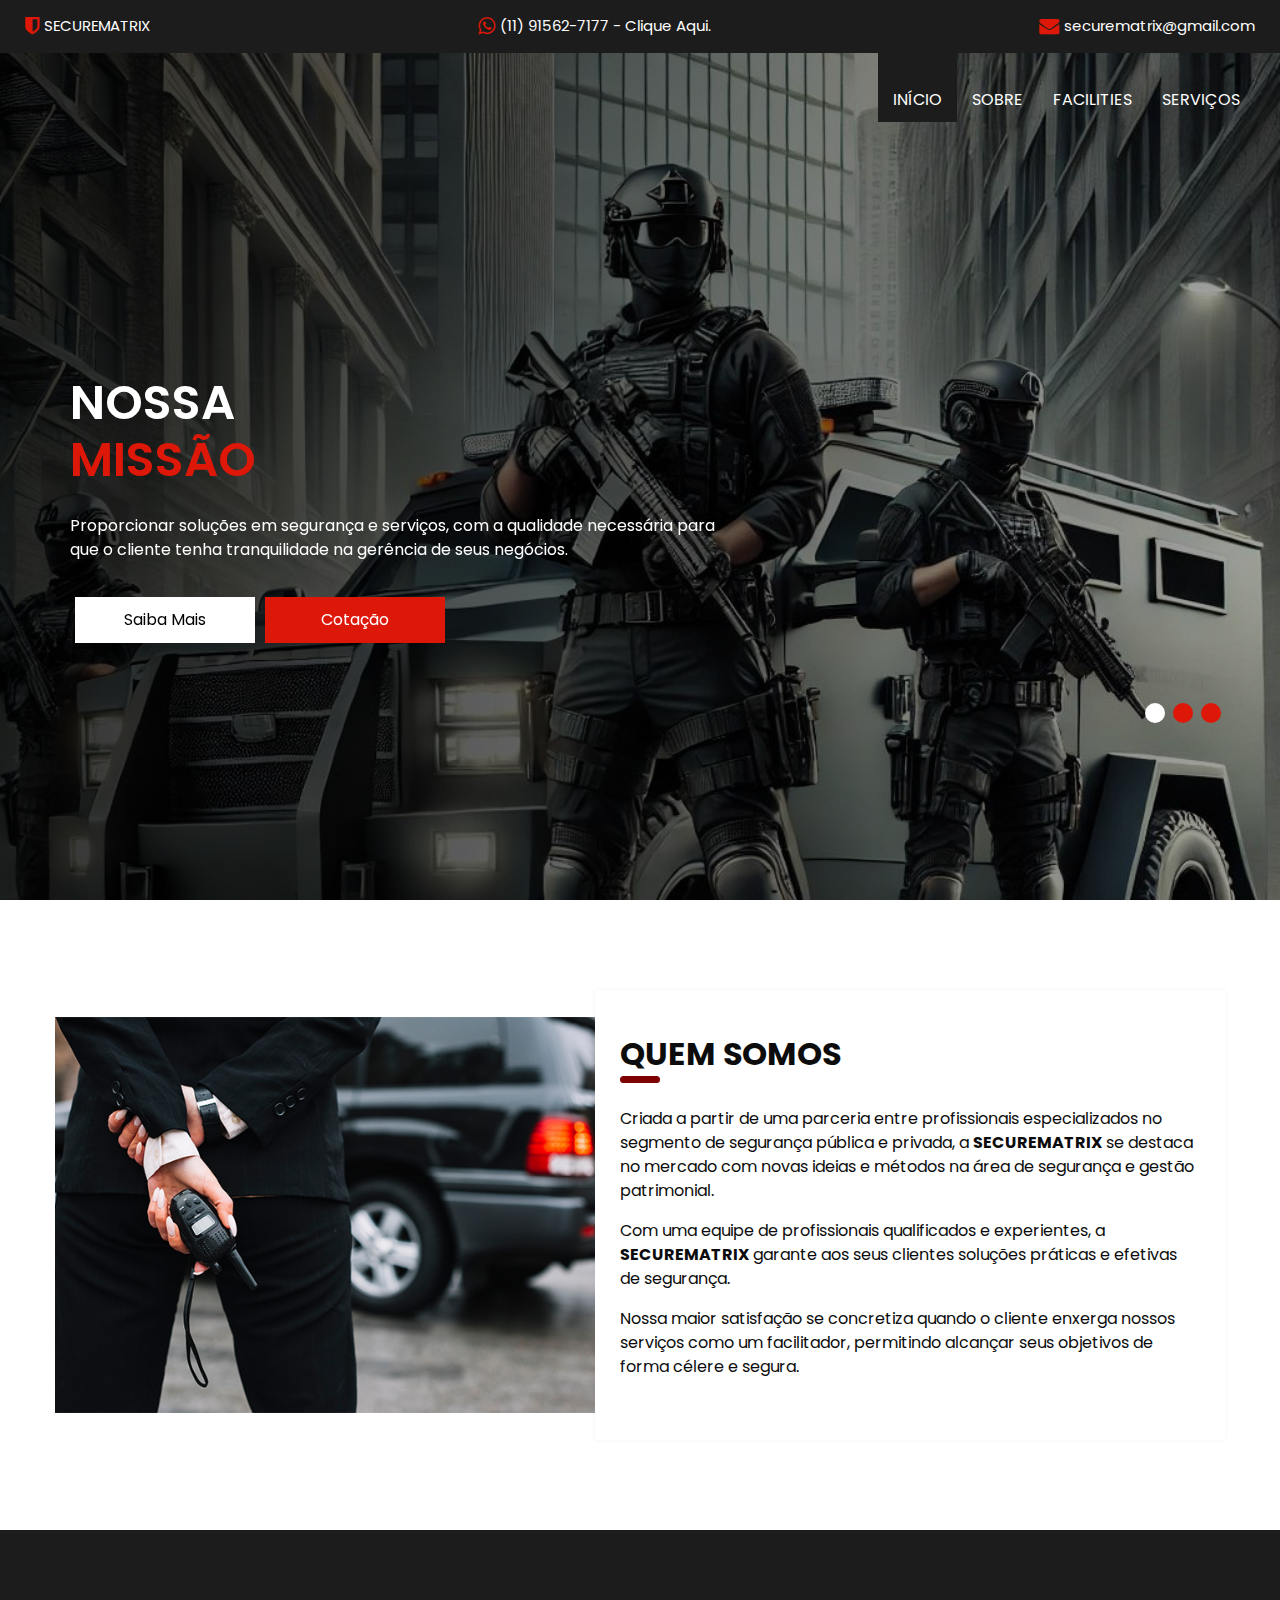
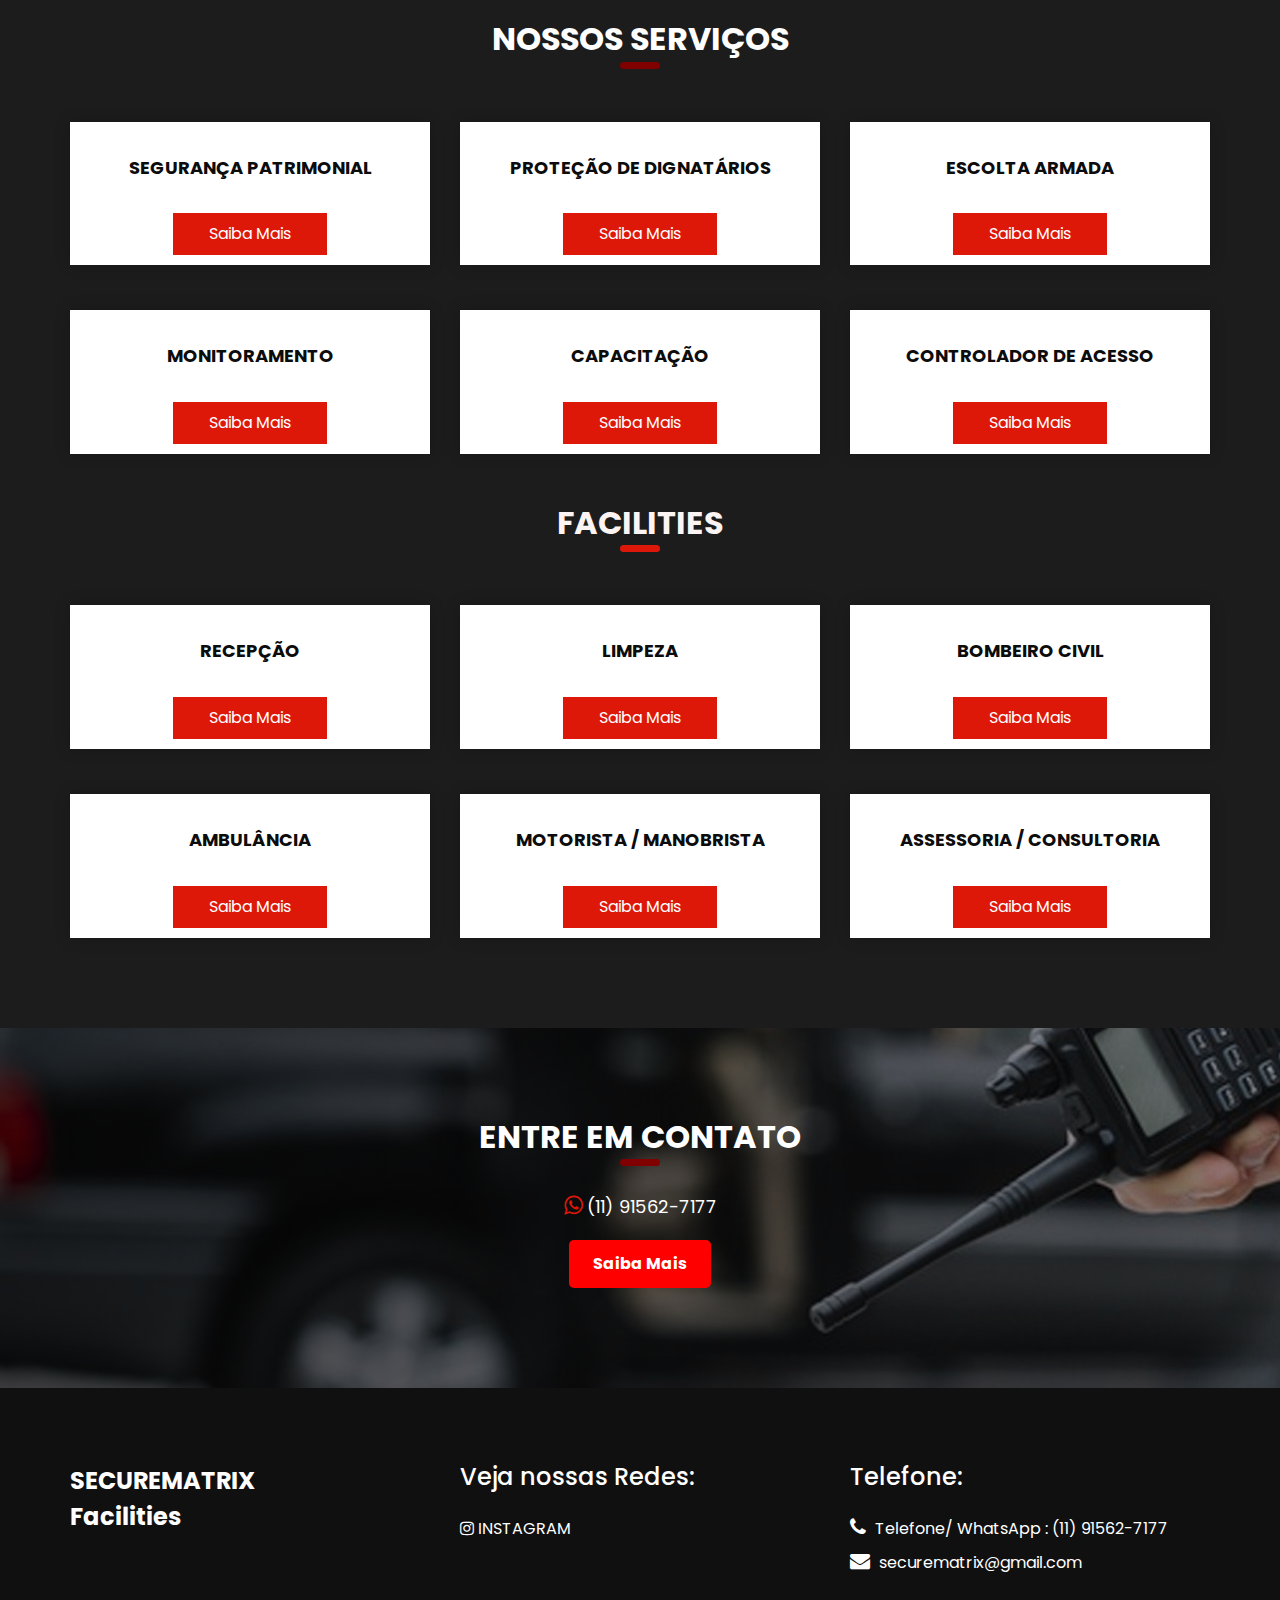
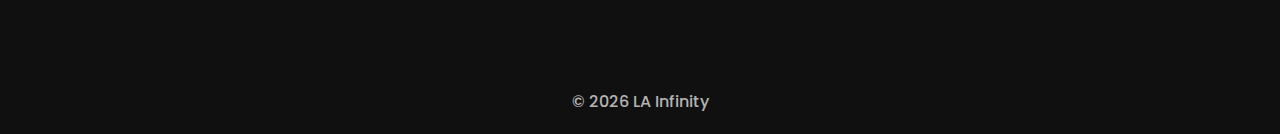
==== commit 72aefc88: "Primeiro commit no novo repositório" ====
--- a/index.html
+++ b/index.html
@@ -81,10 +81,10 @@
                   <a class="nav-link" href="about.html"> Sobre</a>
                 </li>
                 <li class="nav-item">
-                  <a class="nav-link" href="service.html"> Serviços </a>
+                  <a class="nav-link" href="service.html"> Facilities </a>
                 </li>
                 <li class="nav-item">
-                  <a class="nav-link" href="guard.html"> Guardas </a>
+                  <a class="nav-link" href="guard.html"> Serviços </a>
                 </li>
               </ul>
             </div>
@@ -220,11 +220,6 @@
                 seus objetivos de forma célere e segura.
             </p>            
             </p>
-            <div class="btn-box">
-              <a href="">
-                Saiba Mais 
-              </a>
-            </div>
           </div>
         </div>
       </div>
@@ -246,190 +241,176 @@
         <div class="col-md-4">
           <div class="box ">
             <div class="img-box">
-              <svg enable-background="new 0 0 512 512" height="512" viewBox="0 0 512 512" width="512" xmlns="http://www.w3.org/2000/svg">
-                <g>
-                  <g>
-                    <circle cx="256" cy="125" r="15" />
-                    <path d="m356 262c-18.955 0-35.996-10.532-44.472-27.484l-2.111-4.223c-2.541-5.083-7.735-8.293-13.417-8.293h-80c-5.682 0-10.876 3.21-13.417 8.292l-2.111 4.222c-8.476 16.954-25.517 27.486-44.472 27.486-8.284 0-15 6.716-15 15v85.597c0 33.654 10.619 65.715 30.708 92.716 20.089 27 47.747 46.384 79.982 56.054 1.406.422 2.858.633 4.31.633s2.904-.211 4.31-.633c32.235-9.67 59.893-29.054 79.982-56.054 20.089-27.001 30.708-59.062 30.708-92.716v-85.597c0-8.284-6.716-15-15-15zm-46.967 87.322-56.568 56.568c-2.929 2.929-6.768 4.394-10.606 4.394s-7.678-1.464-10.606-4.394l-28.284-28.284c-5.858-5.858-5.858-15.355 0-21.213 5.857-5.858 15.355-5.858 21.213 0l17.678 17.677 45.962-45.961c5.857-5.858 15.355-5.858 21.213 0 5.856 5.858 5.856 15.355-.002 21.213z" />
-                    <g>
-                      <path d="m485.371 179.287-220-176c-5.479-4.383-13.263-4.383-18.741 0l-220 176c-6.469 5.175-7.518 14.614-2.342 21.083 5.175 6.468 14.614 7.517 21.083 2.342l30.629-24.503v232.791c0 8.284 6.716 15 15 15h31.119c-7.333-20.12-11.119-41.476-11.119-63.403v-85.597c0-24.813 20.187-45 45-45 7.632 0 14.226-4.075 17.639-10.901l2.112-4.224c7.67-15.342 23.093-24.875 40.249-24.875h80c17.156 0 32.579 9.533 40.25 24.878l2.111 4.223c3.412 6.824 10.007 10.899 17.639 10.899 24.813 0 45 20.187 45 45v85.597c0 21.927-3.786 43.283-11.119 63.403h31.119c8.284 0 15-6.716 15-15v-232.791l30.629 24.503c2.766 2.213 6.075 3.288 9.361 3.288 4.4 0 8.76-1.927 11.722-5.63 5.176-6.469 4.127-15.908-2.341-21.083zm-229.371-9.287c-24.813 0-45-20.187-45-45s20.187-45 45-45 45 20.187 45 45-20.187 45-45 45z" />
-                    </g>
-                  </g>
-                  <g>
-                    <path d="m156 15c0-8.284-6.716-15-15-15h-30c-8.284 0-15 6.716-15 15v70.372l60-48z" />
-                  </g>
-                </g>
-              </svg>
             </div>
             <div class="detail-box">
               <h6>
                 Segurança Patrimonial
               </h6>
-              <p>
-                Serviços personalizados de acordo com a necessidade e ambiente (condomínios empresariais e residenciais, galpões, industrias, comércio e eventos). Vigilância e portaria com foco na integridade física de pessoas e patrimônio.
-              </BR>
-              </BR>
-              </p>
-              <a href="">
-                Saiba Mais 
-              </a>
-            </div>
-          </div>
-        </div>
-        <div class="col-md-4">
-          <div class="box ">
-            <div class="img-box">
-              <svg version="1.1" xmlns="http://www.w3.org/2000/svg" xmlns:xlink="http://www.w3.org/1999/xlink" x="0px" y="0px" viewBox="0 0 512 512" style="enable-background:new 0 0 512 512;" xml:space="preserve">
-                <g>
-                  <g>
-                    <g>
-                      <circle cx="219.429" cy="393.143" r="18.286" />
-                      <path d="M219.429,329.143c-40.396,0-73.143,32.747-73.143,73.143c0,40.396,32.747,73.143,73.143,73.143
-          c40.396,0,73.143-32.747,73.143-73.143C292.525,361.909,259.805,329.189,219.429,329.143z M228.571,428.416V448
-          c0,5.049-4.093,9.143-9.143,9.143c-5.049,0-9.143-4.093-9.143-9.143v-19.584c-17.831-4.604-29.458-21.749-27.137-40.018
-          c2.32-18.269,17.864-31.963,36.28-31.963c18.416,0,33.959,13.694,36.28,31.963C258.029,406.667,246.403,423.812,228.571,428.416z
-          " />
-                      <path d="M402.286,274.286v-36.571c-0.01-10.095-8.191-18.276-18.286-18.286H215.772c-12.18-0.01-23.558-6.08-30.348-16.192
-          l-20.321-30.487c-3.392-5.109-9.117-8.179-15.25-8.179H54.857c-10.095,0.01-18.276,8.191-18.286,18.286v310.857
-          c0.01,10.095,8.191,18.276,18.286,18.286h352.516c-3.294-5.533-5.051-11.846-5.088-18.286V274.286z M304.069,436.92
-          c-14.047,34.375-47.506,56.826-84.64,56.795c-37.135,0.031-70.593-22.419-84.64-56.795c-14.047-34.375-5.888-73.833,20.64-99.818
-          v-35.388c0.04-35.33,28.67-63.96,64-64c35.33,0.039,63.961,28.67,64,64v35.388C309.957,363.087,318.116,402.545,304.069,436.92z" />
-                      <path d="M384,73.143h41.929l-60.214-60.214v41.929C365.724,64.952,373.905,73.133,384,73.143z" />
-                      <path d="M265.143,323.227v-21.513c-0.044-25.229-20.485-45.67-45.714-45.714c-25.235,0.03-45.685,20.479-45.714,45.714v21.513
-          C201.959,306.734,236.898,306.734,265.143,323.227z" />
-                      <path d="M420.571,256v219.429c10.095-0.01,18.276-8.191,18.286-18.286V91.429H384c-20.188-0.023-36.548-16.383-36.571-36.571V0
-          h-256C81.334,0.01,73.153,8.191,73.143,18.286v128h76.71c12.247-0.005,23.684,6.122,30.464,16.321l20.295,30.446
-          c3.395,5.048,9.077,8.08,15.161,8.089H384c20.188,0.023,36.548,16.383,36.571,36.571V256z M310.857,182.857h-91.429
-          c-5.049,0-9.143-4.093-9.143-9.143s4.093-9.143,9.143-9.143h91.429c5.049,0,9.143,4.093,9.143,9.143
-          S315.907,182.857,310.857,182.857z M310.857,146.286H201.143c-5.049,0-9.143-4.093-9.143-9.143c0-5.049,4.093-9.143,9.143-9.143
-          h109.714c5.049,0,9.143,4.093,9.143,9.143C320,142.192,315.907,146.286,310.857,146.286z M310.857,109.714H109.714
-          c-5.049,0-9.143-4.093-9.143-9.143c0-5.049,4.093-9.143,9.143-9.143h201.143c5.049,0,9.143,4.093,9.143,9.143
-          C320,105.621,315.907,109.714,310.857,109.714z M310.857,73.143H109.714c-5.049,0-9.143-4.093-9.143-9.143
-          s4.093-9.143,9.143-9.143h201.143c5.049,0,9.143,4.093,9.143,9.143S315.907,73.143,310.857,73.143z" />
-                      <path d="M457.143,265.143v192c-0.023,20.188-16.383,36.548-36.571,36.571c0.01,10.095,8.191,18.276,18.286,18.286h18.286
-          c10.095-0.01,18.276-8.191,18.286-18.286V283.429C475.419,273.334,467.238,265.153,457.143,265.143z" />
-                    </g>
-                  </g>
-                </g>
-                <g>
-                </g>
-                <g>
-                </g>
-                <g>
-                </g>
-                <g>
-                </g>
-                <g>
-                </g>
-                <g>
-                </g>
-                <g>
-                </g>
-                <g>
-                </g>
-                <g>
-                </g>
-                <g>
-                </g>
-                <g>
-                </g>
-                <g>
-                </g>
-                <g>
-                </g>
-                <g>
-                </g>
-                <g>
-                </g>
-              </svg>
+              <a  href="guard.html">
+                Saiba Mais 
+              </a>
+            </div>
+          </div>
+        </div>
+        <div class="col-md-4">
+          <div class="box ">
+            <div class="img-box">
+            </div>
+            <div class="detail-box">
+              <h6>
+                Proteção de Dignatários
+              </h6>
+              <a href="guard.html">
+                Saiba Mais 
+              </a>
+            </div>
+          </div>
+        </div>
+        <div class="col-md-4">
+          <div class="box ">
+            <div class="img-box">
+            </div>
+            <div class="detail-box">
+              <h6>
+                Escolta Armada
+              </h6>
+              <a  href="guard.html">
+                Saiba Mais 
+              </a>
+            </div>
+          </div>
+        </div>
+        <div class="col-md-4">
+          <div class="box ">
+            <div class="img-box">
             </div>
             <div class="detail-box">
               <h6>
                 Monitoramento
               </h6>
-              <p>
-                Desenvolver um sistema integrado de monitoramento, a fim de oferecer um pronto atendimento ao menor sinal de perigo.
-                <BR>
-                <bR>
-                </bR>
-                </BR>
-              </p>
-              <a href="">
-                Read More
-              </a>
-            </div>
-          </div>
-        </div>
-        <div class="col-md-4">
-          <div class="box ">
-            <div class="img-box">
-              <svg version="1.1" xmlns="http://www.w3.org/2000/svg" xmlns:xlink="http://www.w3.org/1999/xlink" x="0px" y="0px" viewBox="0 0 512 512" style="enable-background:new 0 0 512 512;" xml:space="preserve">
-                <g>
-                  <g>
-                    <path d="M332,423.518V512h60v-15C392,460.784,366.197,430.487,332,423.518z" />
-                  </g>
-                </g>
-                <g>
-                  <g>
-                    <path d="M407,272h-38.298c6.211-9.549,11.184-21.85,14.971-32.595c38.58-3.058,69.119-35.067,69.119-74.405
-                 c0-24.814-20.186-45-45-45h-17.263c-3.373-30.112-16.168-58.339-38.108-80.581C326.639,14.004,290.742,0,255,0
-                 c-69.309,0-125.911,52.685-133.484,120H105c-24.814,0-45,20.186-45,45c0,24.476,11.836,46.095,30.066,59.685
-                 C90.062,224.797,90,224.888,90,225v48.516C39.25,280.873,0,324.245,0,377v60c0,41.353,33.633,75,75,75h227v-90h-15H105
-                 c-8.291,0-15-6.709-15-15v-60c0-8.291,6.709-15,15-15s15,6.709,15,15v45h120v-61.373c4.988,0.569,9.946,1.373,15,1.373
-                 s12.012-0.804,17-1.373V392h15h30h75v-45c0-8.291,6.709-15,15-15c8.291,0,15,6.709,15,15v60c0,8.291-6.709,15-15,15h-16.75
-                 c19.534,19.08,31.75,45.608,31.75,75v15h15c41.367,0,75-33.647,75-75v-60C512,319.109,464.891,272,407,272z M392,195v-45h15.791
-                 c8.262,0,15,6.724,15,15c0,20.33-13.638,37.354-32.179,42.914C391.033,203.597,392,199.378,392,195z M255,30
-                 c27.803,0,56.229,10.928,76.209,30.63c16.238,16.45,26.111,37.178,29.319,59.37H287c-8.291,0-15,6.709-15,15v15h-32v-15
-                 c0-8.291-6.709-15-15-15h-73.484C158.873,69.25,202.244,30,255,30z M90,165c0-8.276,6.738-15,15-15h15v45
-                 c0,4.292,0.956,8.425,1.362,12.66C103.239,201.843,90,185.03,90,165z M120,272v-34.219c2.75,0.564,5.449,1.283,8.298,1.542
-                 c3.787,10.774,8.774,23.103,15,32.677H120z M326.316,275.706c-29.136,25.422-72.715,31.761-108.047,19.067
-                 c-11.777-4.237-22.866-10.593-32.578-19.063c-20.881-18.376-33.043-46.22-34.929-73.644C159.448,206.968,169.332,210,180,210
-                 c11.235,0,21.636-3.298,30.637-8.694C213.739,223.118,232.346,240,255,240c8.291,0,17-6.709,17-15s-8.709-15-17-15
-                 c-8.262,0-15-6.724-15-15v-15h40.346c10.411,17.847,29.55,30,51.654,30c10.668,0,20.552-3.032,29.238-7.934
-                 C359.352,229.501,347.186,257.357,326.316,275.706z" />
-                  </g>
-                </g>
-                <g>
-                </g>
-                <g>
-                </g>
-                <g>
-                </g>
-                <g>
-                </g>
-                <g>
-                </g>
-                <g>
-                </g>
-                <g>
-                </g>
-                <g>
-                </g>
-                <g>
-                </g>
-                <g>
-                </g>
-                <g>
-                </g>
-                <g>
-                </g>
-                <g>
-                </g>
-                <g>
-                </g>
-                <g>
-                </g>
-              </svg>
-            </div>
-            <div class="detail-box">
-              <h6>
-                Escolta Armada
-              </h6>
-              <p>
-                Desenvolver planejamento estratégico a fim de subsidiar o segmento logístico e operacional, coibindo e inibindo, assim, ações criminosas por intermédio de um sistema integrado de inteligência e ostensividade. <BR></BR>
-              </p>
-              <a href="">
-                Read More
+              <a  href="guard.html">
+                Saiba Mais 
+              </a>
+            </div>
+          </div>
+        </div>
+        <div class="col-md-4">
+          <div class="box ">
+            <div class="img-box">
+            </div>
+            <div class="detail-box">
+              <h6>
+                Capacitação
+              </h6>
+              <a  href="guard.html">
+                Saiba Mais 
+              </a>
+            </div>
+          </div>
+        </div>
+        <div class="col-md-4">
+          <div class="box ">
+            <div class="img-box">
+            </div>
+            <div class="detail-box">
+              <h6>
+                Controlador de Acesso
+              </h6>
+              <a  href="guard.html">
+                Saiba Mais 
+              </a>
+            </div>
+          </div>
+        </div>
+      </div>
+    </div>
+    <div class="container">
+      <div class="heading_container2 heading_center">
+        <h2>
+          FACILITIES
+        </h2>
+      </div>
+      <div class="row">
+        <div class="col-md-4">
+          <div class="box ">
+            <div class="img-box">
+            </div>
+            <div class="detail-box">
+              <h6>
+                RECEPÇÃO
+              </h6>
+              <a  href="service.html">
+                Saiba Mais 
+              </a>
+            </div>
+          </div>
+        </div>
+        <div class="col-md-4">
+          <div class="box ">
+            <div class="img-box">
+            </div>
+            <div class="detail-box">
+              <h6>
+                LIMPEZA
+              </h6>
+              <a href="service.html">
+                Saiba Mais 
+              </a>
+            </div>
+          </div>
+        </div>
+        <div class="col-md-4">
+          <div class="box ">
+            <div class="img-box">
+            </div>
+            <div class="detail-box">
+              <h6>
+                BOMBEIRO CIVIL
+              </h6>
+              <a  href="service.html">
+                Saiba Mais 
+              </a>
+            </div>
+          </div>
+        </div>
+        <div class="col-md-4">
+          <div class="box ">
+            <div class="img-box">
+            </div>
+            <div class="detail-box">
+              <h6>
+                AMBULÂNCIA
+              </h6>
+              <a  href="service.html">
+                Saiba Mais 
+              </a>
+            </div>
+          </div>
+        </div>
+        <div class="col-md-4">
+          <div class="box ">
+            <div class="img-box">
+            </div>
+            <div class="detail-box">
+              <h6>
+                MOTORISTA / MANOBRISTA
+              </h6>
+              <a  href="service.html">
+                Saiba Mais 
+              </a>
+            </div>
+          </div>
+        </div>
+        <div class="col-md-4">
+          <div class="box ">
+            <div class="img-box">
+            </div>
+            <div class="detail-box">
+              <h6>
+                ASSESSORIA / CONSULTORIA
+              </h6>
+              <a  href="service.html">
+                Saiba Mais 
               </a>
             </div>
           </div>
@@ -453,32 +434,14 @@
         </h2>
       </div>
       <div class="">
-        <div class="row">
-          <div class="col-md-7 mx-auto">
-            <form action="#">
-              <div class="contact_form-container">
-                <div>
-                  <div>
-                    <input type="text" placeholder="Nome Completo" />
-                  </div>
-                  <div>
-                    <input type="email" placeholder="Email " />
-                  </div>
-                  <div>
-                    <input type="text" placeholder="Número de Telefone" />
-                  </div>
-                  <div class="">
-                    <input type="text" placeholder="Mensagem" class="message_input" />
-                  </div>
-                  <div class="btn-box ">
-                    <button type="submit">
-                      Enviar
-                    </button>
-                  </div>
-                </div>
-              </div>
-            </form>
-          </div>
+        <div class="row contactzap">
+          <a href="https://wa.me/5511915627177">
+            <i class="fa fa-whatsapp" aria-hidden="true"></i>
+            <span>
+              (11) 91562-7177 
+            </span>
+          </a>
+          <a href="https://wa.me/5511915627177" class="btn-red">Saiba Mais</a>
         </div>
       </div>
     </div>
@@ -519,7 +482,7 @@
         <div class="col-md-4">
           <div class="info_info">
             <h5>
-              Entre em Contato:
+              Telefone:
             </h5>
           </div>
           <div class="info_contact">
--- a/css/style.css
+++ b/css/style.css
@@ -46,6 +46,40 @@
   font-weight: bold;
   text-transform: uppercase;
   padding-bottom: 10px;
+}
+
+
+.heading_container2.heading_center {
+  -webkit-box-align: center;
+  -ms-flex-align: center;
+  align-items: center;
+  text-align: center;
+}
+
+.heading_container2 h2 {
+  position: relative;
+  font-weight: bold;
+  text-transform: uppercase;
+  padding-bottom: 10px;
+  color: #fcf3f3;
+  margin-top: 50px;
+}
+
+.heading_container2 h2::before {
+  content: "";
+  width: 40px;
+  height: 7px;
+  background-color: #de1809;
+  border-radius: 10px;
+  position: absolute;
+  bottom: 0;
+  left: 0;
+}
+
+.heading_container2.heading_center h2::before {
+  left: 50%;
+  -webkit-transform: translateX(-50%);
+  transform: translateX(-50%);
 }
 
 .heading_container h2::before {
@@ -59,6 +93,43 @@
   left: 0;
 }
 
+.contactzap {
+  display: flex;
+  flex-direction: column;
+  align-items: center; /* Centraliza os itens */
+  gap: 10px; /* Espaçamento entre os elementos */
+}
+
+.contactzap i{
+  margin-top: 20px;
+  color: #de1809;
+  text-align: center;
+  font-size: 22px;
+}
+
+.btn-red {
+  display: block;
+  width: fit-content; 
+  margin: 10px auto; 
+  background-color: red;
+  color: white;
+  font-size: 16px;
+  padding: 12px 24px;
+  text-decoration: none;
+  font-weight: bold;
+  border-radius: 5px;
+  text-align: center;
+}
+
+.btn-red:hover {
+  background-color: darkred;
+}
+
+.contactzap span{
+  color: white;
+  font-size: 18px;
+}
+
 .heading_container.heading_center {
   -webkit-box-align: center;
       -ms-flex-align: center;
@@ -173,7 +244,7 @@
 
 .header_top .contact_link-container a i {
   font-size: 20px;
-  color: #800000;
+  color: #de1809;
   margin-right: 5px;
 }
 
@@ -339,7 +410,7 @@
 }
 
 .slider_section .detail-box h1 span {
-  color: #8B0000;
+  color: #de1809;
 }
 
 .slider_section .detail-box p {
@@ -378,7 +449,7 @@
 .slider_section .detail-box .btn-box .btn-2 {
   display: inline-block;
   padding: 10px 35px;
-  background-color: #800000;
+  background-color: #de1809;
   color: #ffffff;
   -webkit-transition: all 0.3s;
   transition: all 0.3s;
@@ -386,9 +457,9 @@
 }
 
 .slider_section .detail-box .btn-box .btn-2:hover {
-  background-color: rgb(146, 145, 145);
+  background-color: rgb(48, 4, 4);
   border-color: #060606;
-  color: #010101;
+  color: #c7c4c4;
 }
 
 .slider_section .img-box {
@@ -418,7 +489,7 @@
   height: 20px;
   border-radius: 100%;
   text-align: center;
-  background-color: #f1db25;
+  background-color: #de1809;
   opacity: 1;
   border: none;
   margin: 0 4px;
@@ -464,7 +535,7 @@
 
 .about_section .detail-box a:hover {
   background-color: transparent;
-  border-color: #f1db25;
+  border-color: #5a1405;
   color: #f1db25;
 }
 
@@ -507,10 +578,11 @@
   margin-bottom: 20px;
 }
 
+
 .service_section .box .detail-box a {
   display: inline-block;
   padding: 8px 35px;
-  background-color: #800000;
+  background-color: #de1809;
   color: #ffffff;
   -webkit-transition: all 0.3s;
   transition: all 0.3s;
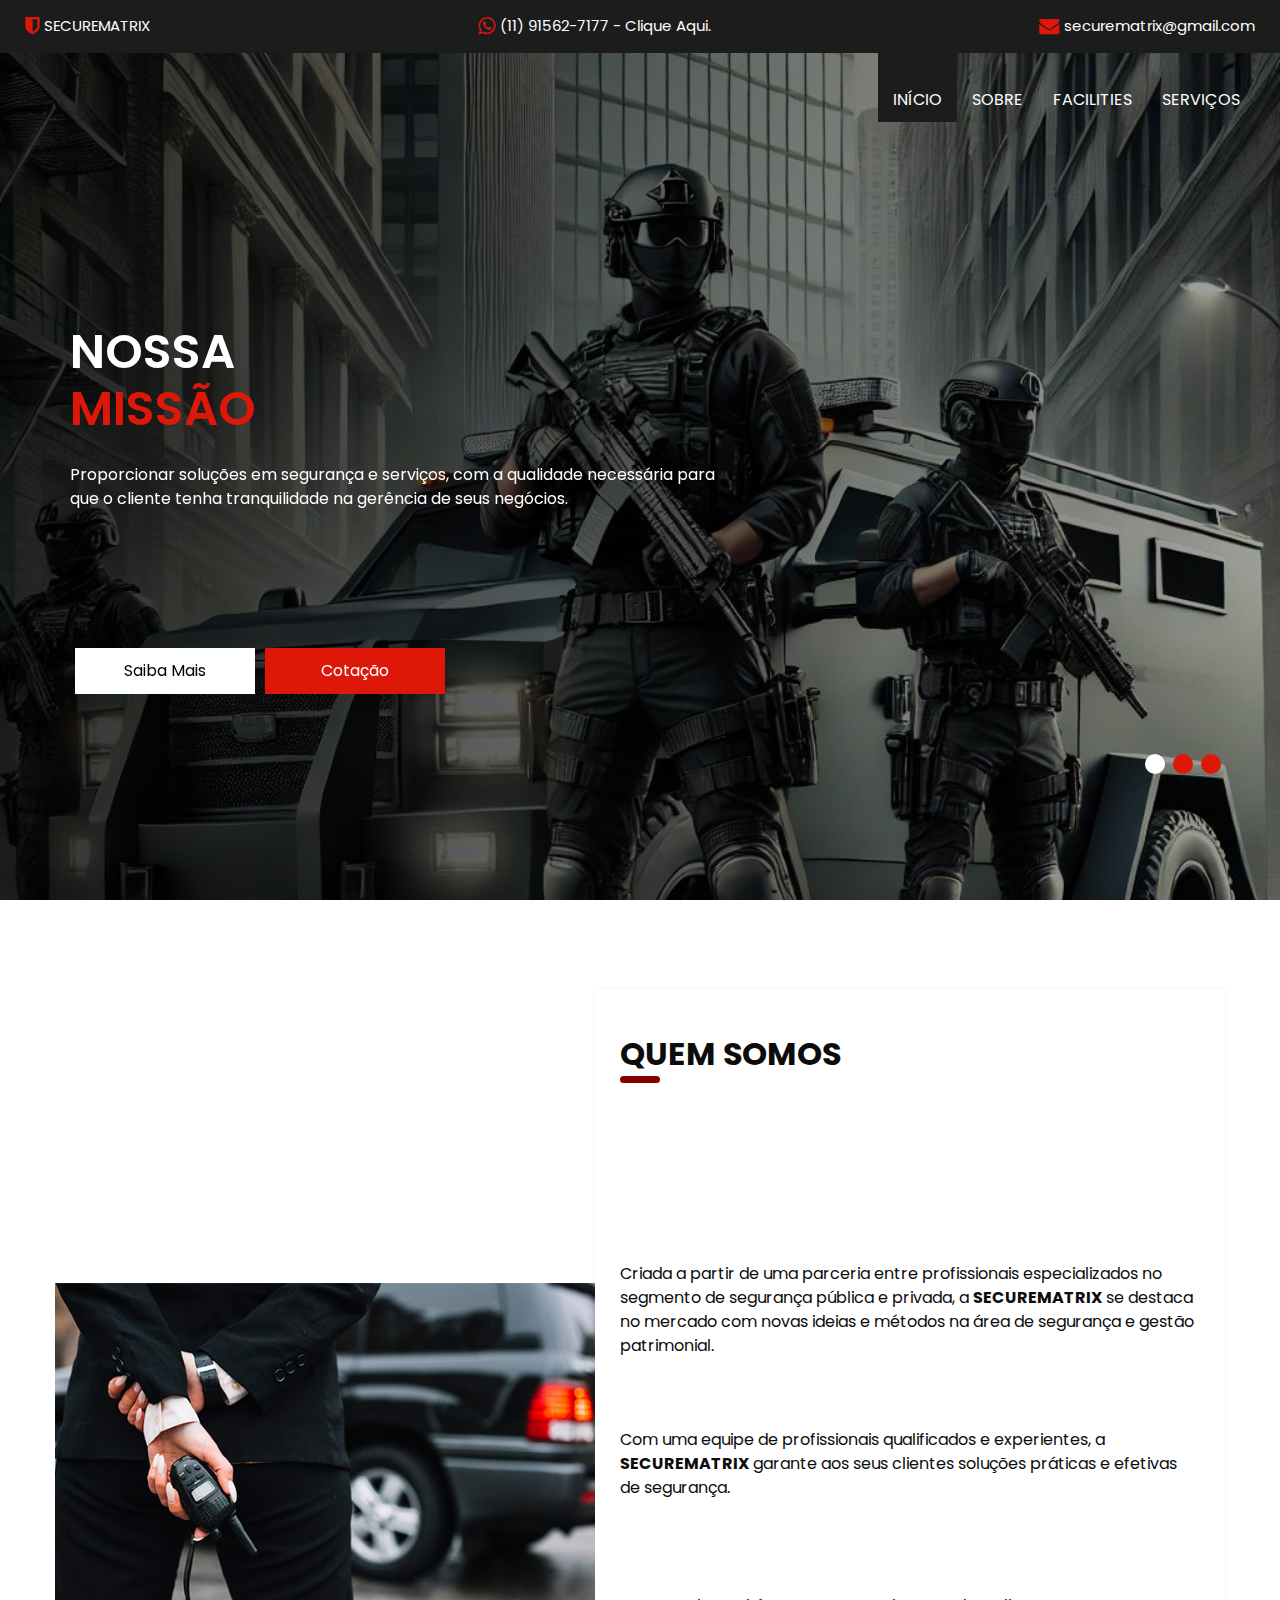
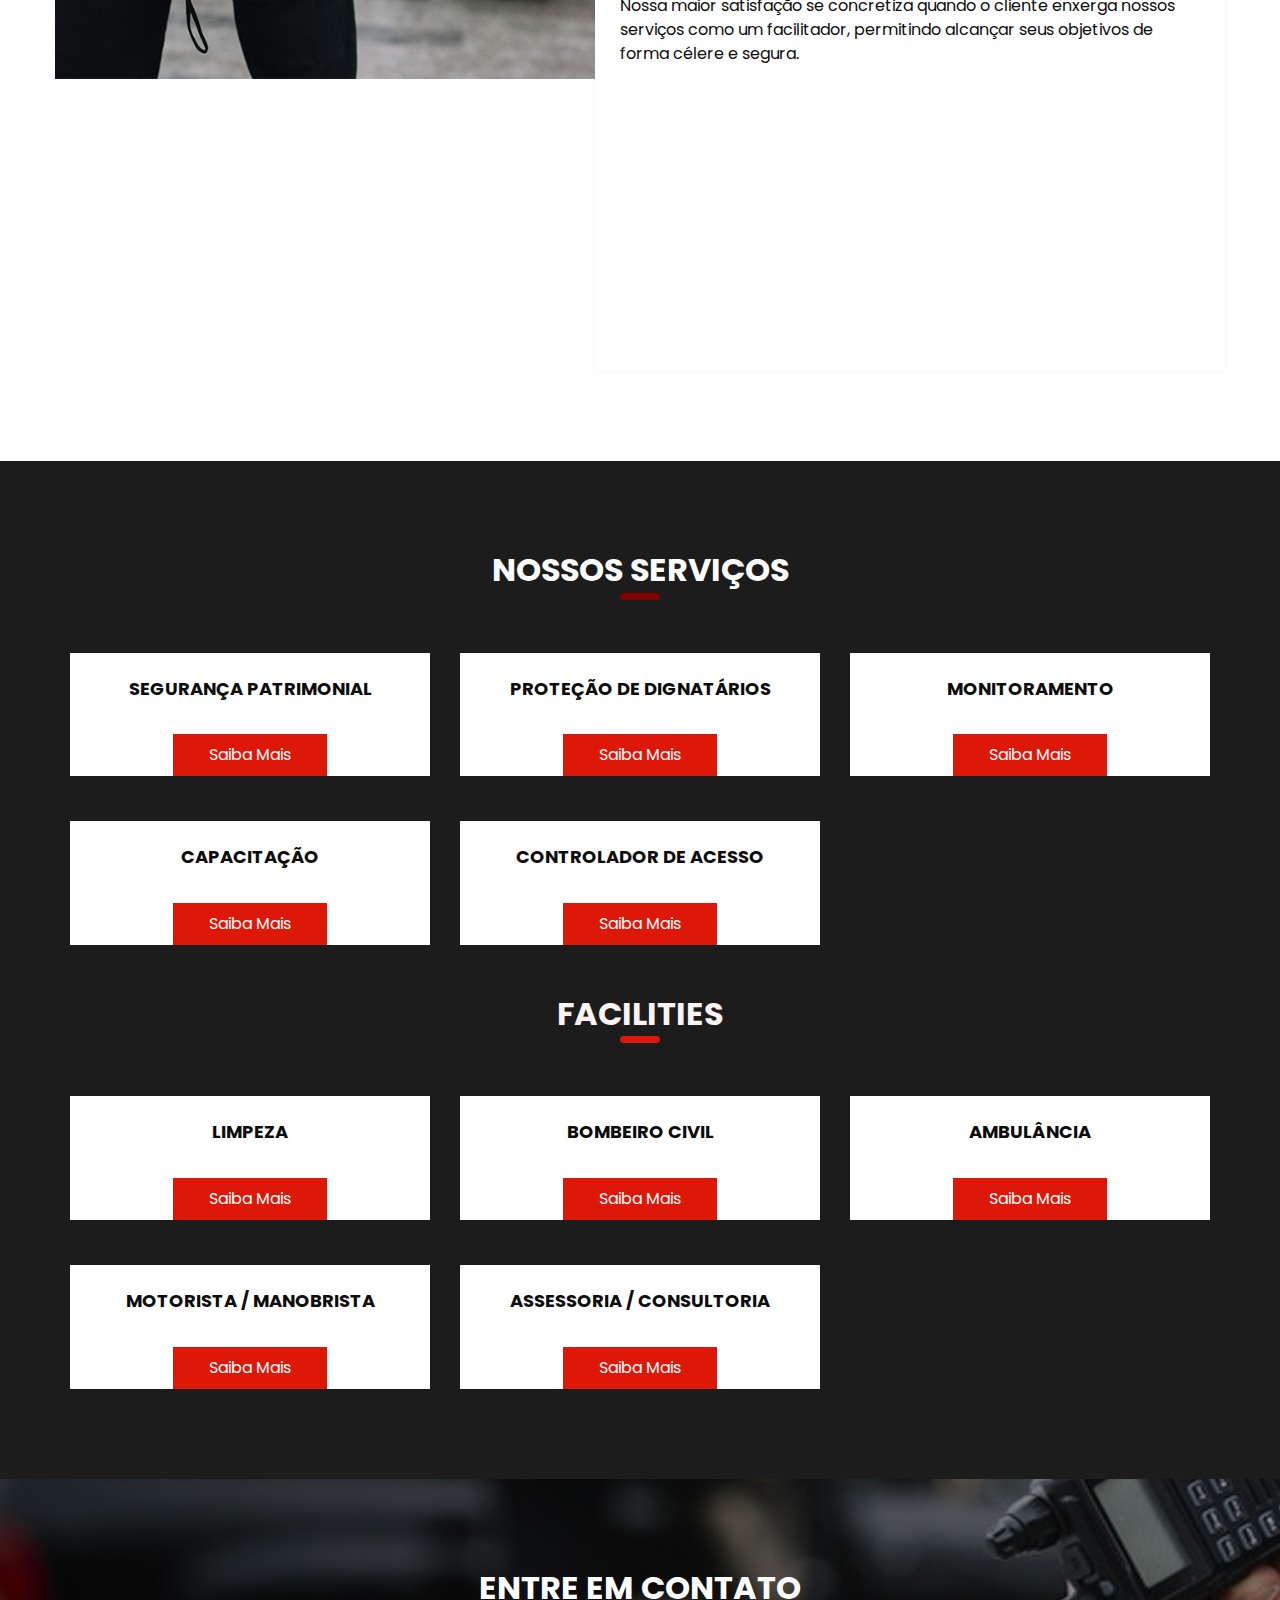
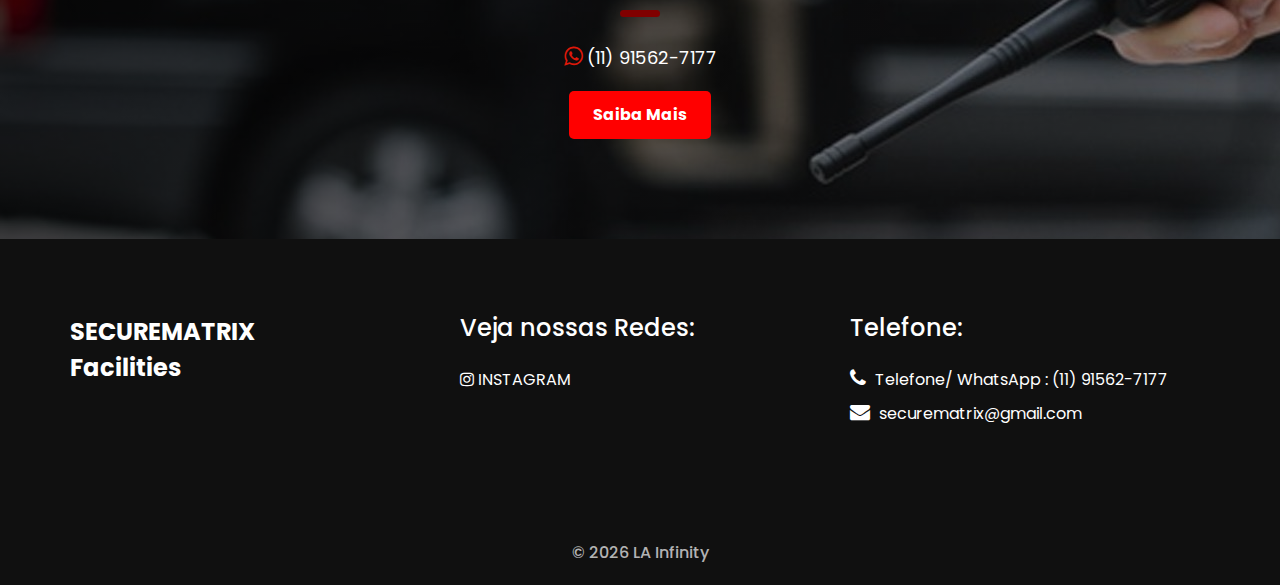
==== commit d510459a: "commit no novo repositório" ====
--- a/index.html
+++ b/index.html
@@ -272,20 +272,6 @@
             </div>
             <div class="detail-box">
               <h6>
-                Escolta Armada
-              </h6>
-              <a  href="guard.html">
-                Saiba Mais 
-              </a>
-            </div>
-          </div>
-        </div>
-        <div class="col-md-4">
-          <div class="box ">
-            <div class="img-box">
-            </div>
-            <div class="detail-box">
-              <h6>
                 Monitoramento
               </h6>
               <a  href="guard.html">
@@ -331,20 +317,6 @@
         </h2>
       </div>
       <div class="row">
-        <div class="col-md-4">
-          <div class="box ">
-            <div class="img-box">
-            </div>
-            <div class="detail-box">
-              <h6>
-                RECEPÇÃO
-              </h6>
-              <a  href="service.html">
-                Saiba Mais 
-              </a>
-            </div>
-          </div>
-        </div>
         <div class="col-md-4">
           <div class="box ">
             <div class="img-box">
--- a/css/style.css
+++ b/css/style.css
@@ -549,21 +549,7 @@
 
 .detail-box p{
   margin-top: 25px;
-}
-
-.service_section .box {
-  background-color: #ffffff;
-  padding: 10px 5px;
-  text-align: center;
-  -webkit-box-shadow: 0 0 15px 0 rgba(0, 0, 0, 0.2);
-          box-shadow: 0 0 15px 0 rgba(0, 0, 0, 0.2);
-  margin-top: 45px;
-}
-
-.service_section .box .img-box svg {
-  width: 75px;
-  height: auto;
-  fill: #1c1c1c;
+  height: 150px;
 }
 
 .service_section .box .detail-box {
@@ -722,11 +708,6 @@
   text-transform: uppercase;
 }
 
-.serv-img{
-  width: 300px;
-  height: 200px;
-}
-
 .contact_section .contact_form-container input:-ms-input-placeholder {
   color: #000000;
   text-transform: uppercase;
@@ -827,33 +808,108 @@
   position: relative;
 }
 
+.team_section {
+  display: flex;
+  flex-wrap: wrap;
+  justify-content: center;
+  gap: 20px;
+}
+
+.team_section .box {
+  display: flex;
+  flex-direction: column;
+  align-items: center;
+  justify-content: space-between;
+  width: 100%;
+  max-width: 370px;
+  height: 520px;
+  background-color: rgba(28, 28, 28, 0.75);
+  padding-bottom: 10px;
+  margin: 25px auto;
+}
+
 .team_section .box .img-box {
-  width: 100%;
+  display: flex;
+  justify-content: center;
+  align-items: center;
+  width: 100%;
+  height: 370px;
+  overflow: hidden;
 }
 
 .team_section .box .img-box img {
-  max-width: 540px;
-  max-height: 500px;
-
+  width: 100%;
+  height: 100%;
+  object-fit: cover;
+  text-align: center;
+  display: block;
 }
 
 .team_section .box .detail-box {
-  position: absolute;
-  width: 100%;
-  color: #ffffff;
-  padding: 25px 15px;
-  text-align: center;
-  bottom: 0;
+  width: 100%;
+  height: 150px;
+  color: #ffffff;
+  padding: 15px;
+  text-align: center;
   background-color: rgba(28, 28, 28, 0.75);
+  display: flex;
+  flex-direction: column;
+  justify-content: center;
+}
+
+.team_section .box {
+  display: flex;
+  flex-direction: column;
+  align-items: center;
+  justify-content: space-between;
+  width: 350px;
+  height: 520px; 
+  background-color: rgba(28, 28, 28, 0.75);
+  padding-bottom: 10px;
+}
+
+.team_section .box .img-box {
+  display: flex;
+  justify-content: center;
+  align-items: center;
+  width: 100%;
+  height: 370px; 
+  overflow: hidden; 
+}
+
+.team_section .box .img-box img {
+  width: 100%;
+  height: 100%;
+  object-fit: cover;
+  text-align: center;
+  display: block;
+}
+
+.team_section .detail-box h5 {
+  font-size: 18px;
+  margin-bottom: 5px;
+}
+
+.team_section .detail-box h6 {
+  font-size: 14px;
+  font-weight: normal;
+}
+
+.team_section .box .detail-box {
+  width: 100%;
+  height: 150px; 
+  color: #ffffff;
+  padding: 15px;
+  text-align: center;
+  background-color: rgba(28, 28, 28, 0.75);
+  display: flex;
+  flex-direction: column;
+  justify-content: center;
 }
 
 .team_section .btn-box {
-  display: -webkit-box;
-  display: -ms-flexbox;
-  display: flex;
-  -webkit-box-pack: center;
-      -ms-flex-pack: center;
-          justify-content: center;
+  display: flex;
+  justify-content: center;
   margin-top: 45px;
 }
 
@@ -862,9 +918,9 @@
   padding: 10px 45px;
   background-color: #800000;
   color: #ffffff;
-  -webkit-transition: all 0.3s;
   transition: all 0.3s;
   border: 1px solid transparent;
+  text-align: center;
 }
 
 .team_section .btn-box a:hover {
@@ -999,5 +1055,252 @@
   color: rgba(254, 254, 255, 0.7);
 }
 
-/* end footer section*/
-/*# sourceMappingURL=style.css.map */+
+* {
+  box-sizing: border-box;
+  margin: 0;
+  padding: 0;
+}
+
+.serv-img {
+  width: 100%;
+  height: auto;
+  max-height: 300px;
+  object-fit: cover;
+}
+
+.service_section .box img {
+  width: 100%;
+  height: auto;
+  max-height: 200px; 
+  object-fit: cover;
+}
+
+.service_section .box {
+  background-color: #ffffff;
+  display: flex;
+  flex-direction: column;
+  align-items: center;
+  text-align: center;
+  overflow: hidden;
+  margin-top: 45px;
+}
+
+/* Ajustes para telas maiores até 1120px */
+@media (max-width: 1120px) {
+  .container {
+    max-width: 100%;
+    padding: 0 20px;
+  }
+}
+
+/* Ajustes para tablets e telas menores que 992px */
+@media (max-width: 992px) {
+  .hero_area {
+    min-height: auto;
+  }
+
+  .navbar-nav {
+    align-items: center;
+    text-align: center;
+  }
+
+  .custom_nav-container .navbar-toggler {
+    margin-bottom: 15px;
+  }
+
+  .custom_nav-container.navbar-expand-lg .navbar-nav .nav-item .nav-link {
+    padding: 10px 15px;
+    margin: 5px 0;
+  }
+
+  .slider_section {
+    padding: 45px 0 100px;
+  }
+
+  .info_section .row {
+    flex-direction: column;
+    text-align: center;
+  }
+
+  /* Ajuste para evitar corte de imagens nos serviços */
+  .service_section .row {
+    display: flex;
+    flex-wrap: wrap;
+    justify-content: center;
+  }
+
+  .service_section .box {
+    width: 100%;
+    max-width: 400px;
+    margin-bottom: 20px;
+  }
+
+  .service_section .box img {
+    max-height: 200px;
+  }
+
+  .detail-box p{
+    height: 130px;
+    width: 300px;
+  }
+
+  .serv-img {
+    height: auto;
+    max-width: 100%;
+    object-fit: cover;
+  }
+}
+
+/* Ajustes para celulares médios até 768px */
+@media (max-width: 768px) {
+  .slider_section ol.carousel-indicators {
+    justify-content: center;
+  }
+
+  .slider_section {
+    text-align: center;
+  }
+
+  .slider_section .detail-box h1 {
+    font-size: 2rem;
+    line-height: 45px;
+  }
+
+  .slider_section .detail-box .btn-box {
+    flex-wrap: wrap;
+    justify-content: center;
+  }
+
+  .about_section .row {
+    flex-direction: column-reverse;
+  }
+
+  .about_section .detail-box {
+    margin-left: 0;
+    width: 100%;
+    box-shadow: 0 0 5px rgba(0, 0, 0, 0.15);
+  }
+
+  .service_section .service_container {
+    flex-wrap: wrap;
+  }
+
+  .client_section .carousel_btn-box {
+    margin-top: 20px;
+  }
+
+  .info_section .row .col-md-3 {
+    display: flex;
+    flex-direction: column;
+    align-items: center;
+    text-align: center;
+  }
+
+  /* Ajuste para evitar corte de imagens no modo paisagem */
+  .service_section .box {
+    width: 90%;
+    margin-bottom: 15px;
+  }
+
+  .service_section .box img {
+    max-height: 180px;
+  }
+}
+
+/* Ajustes para celulares pequenos até 576px */
+@media (max-width: 576px) {
+  .header_top a span {
+    display: none;
+  }
+
+  .slider_section .detail-box h1 {
+    font-size: 1.8rem;
+    line-height: 42px;
+  }
+
+  .btn-box {
+    flex-direction: column;
+  }
+
+  .btn-box a {
+    width: 100%;
+    text-align: center;
+  }
+
+  .service_section .row {
+    flex-direction: column;
+  }
+
+  .serv-img {
+    max-width: 100%;
+    height: auto;
+  }
+
+  .service_section .box {
+    flex-direction: column;
+    text-align: center;
+  }
+
+  .service_section .box img {
+    max-width: 100%;
+    height: auto;
+    max-height: 150px;
+    object-fit: contain;
+  }
+}
+
+/* Ajustes para telas menores que 420px */
+@media (max-width: 420px) {
+  .custom_nav-container .navbar-toggler {
+    padding: 5px 10px;
+  }
+
+  .hero_area {
+    padding-top: 20px;
+  }
+
+  .slider_section .detail-box h1 {
+    font-size: 1.6rem;
+  }
+
+  .service_section .box {
+    text-align: center;
+  }
+
+  .btn-red {
+    font-size: 14px;
+    padding: 10px 18px;
+  }
+}
+
+/* Ajustes para telas menores que 376px */
+@media (max-width: 376px) {
+  .slider_section .detail-box h1 {
+    font-size: 1.5rem;
+    line-height: 35px;
+  }
+
+  .service_section .detail-box h6 {
+    font-size: 14px;
+  }
+
+  .btn-box a {
+    font-size: 14px;
+  }
+}
+
+/* Ajuste global para desktops acima de 1200px */
+@media (min-width: 1200px) {
+  .container {
+    max-width: 1170px;
+  }
+}
+
+@media (min-width: 768px) {
+  .col-md-4 {
+      -ms-flex: 0 0 33.333333%;
+      flex: 0 0 33.333333%;
+      max-width: 50%;
+  }
+}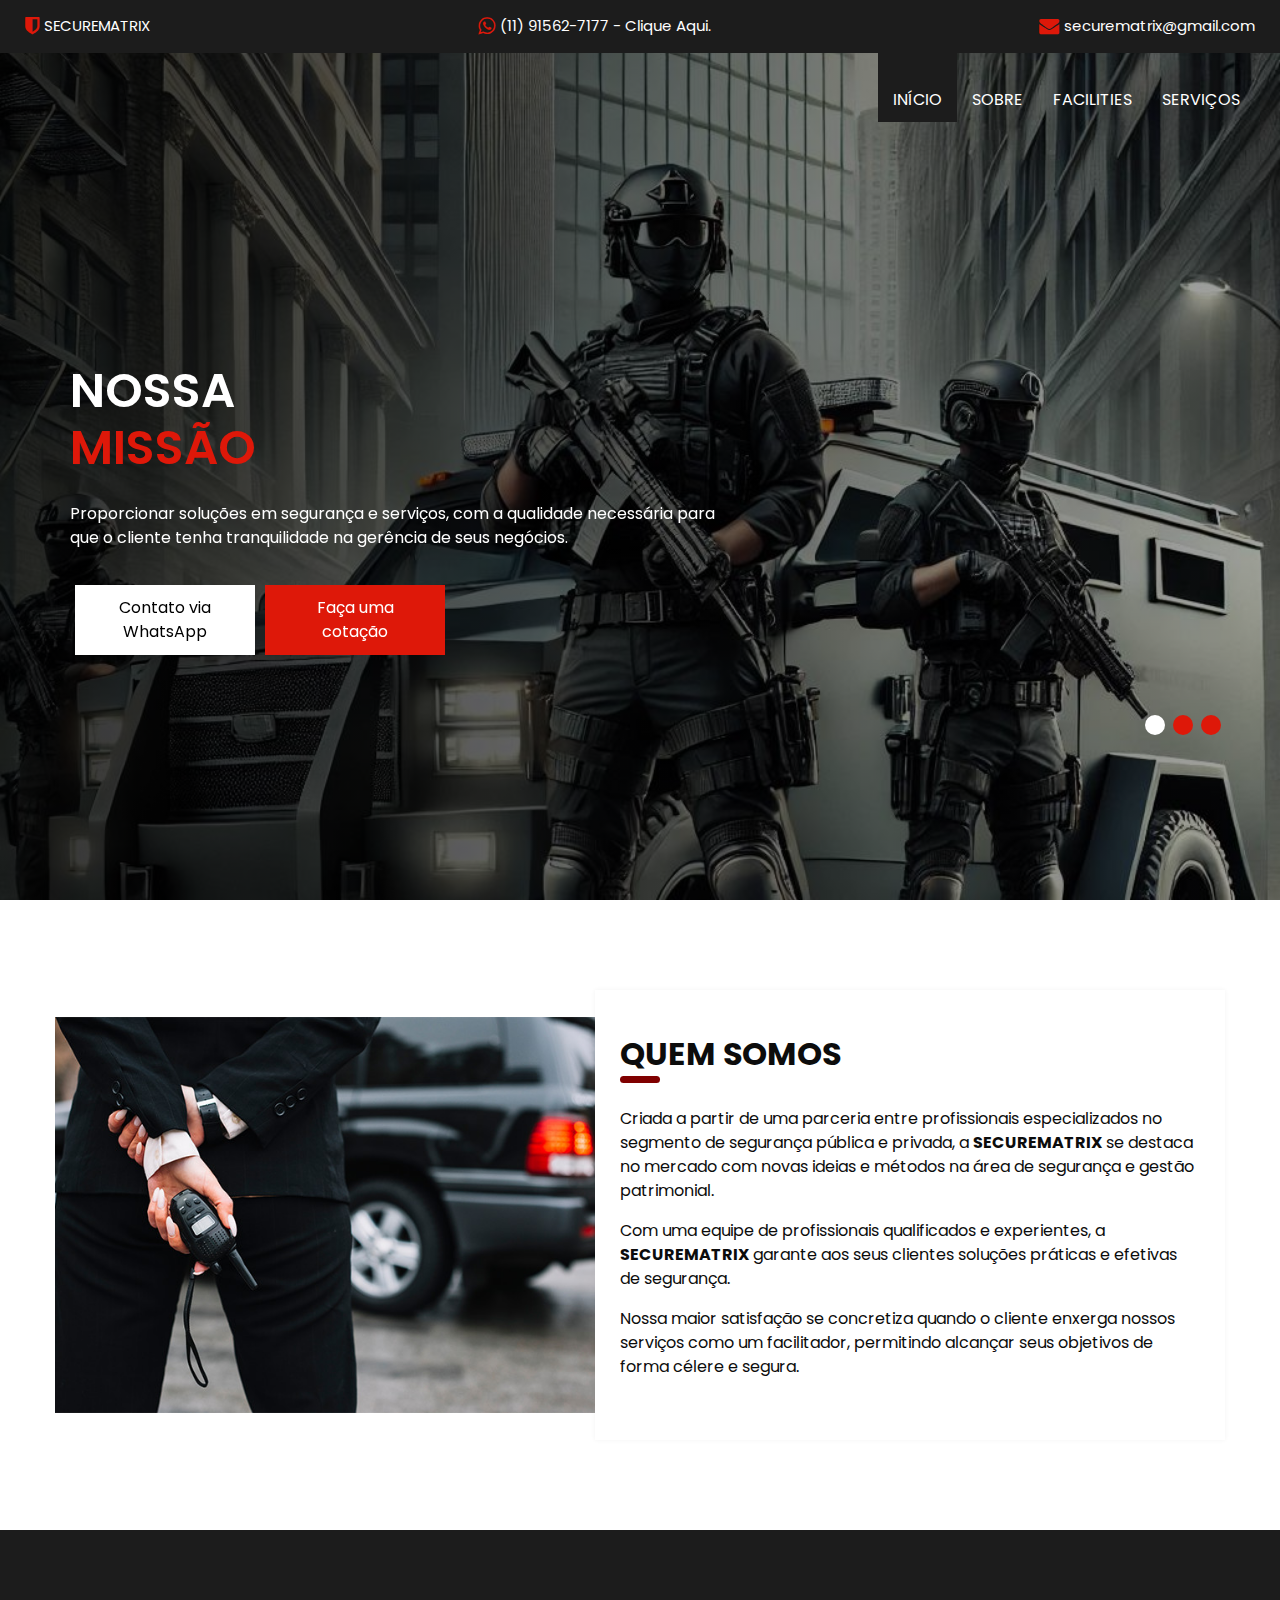
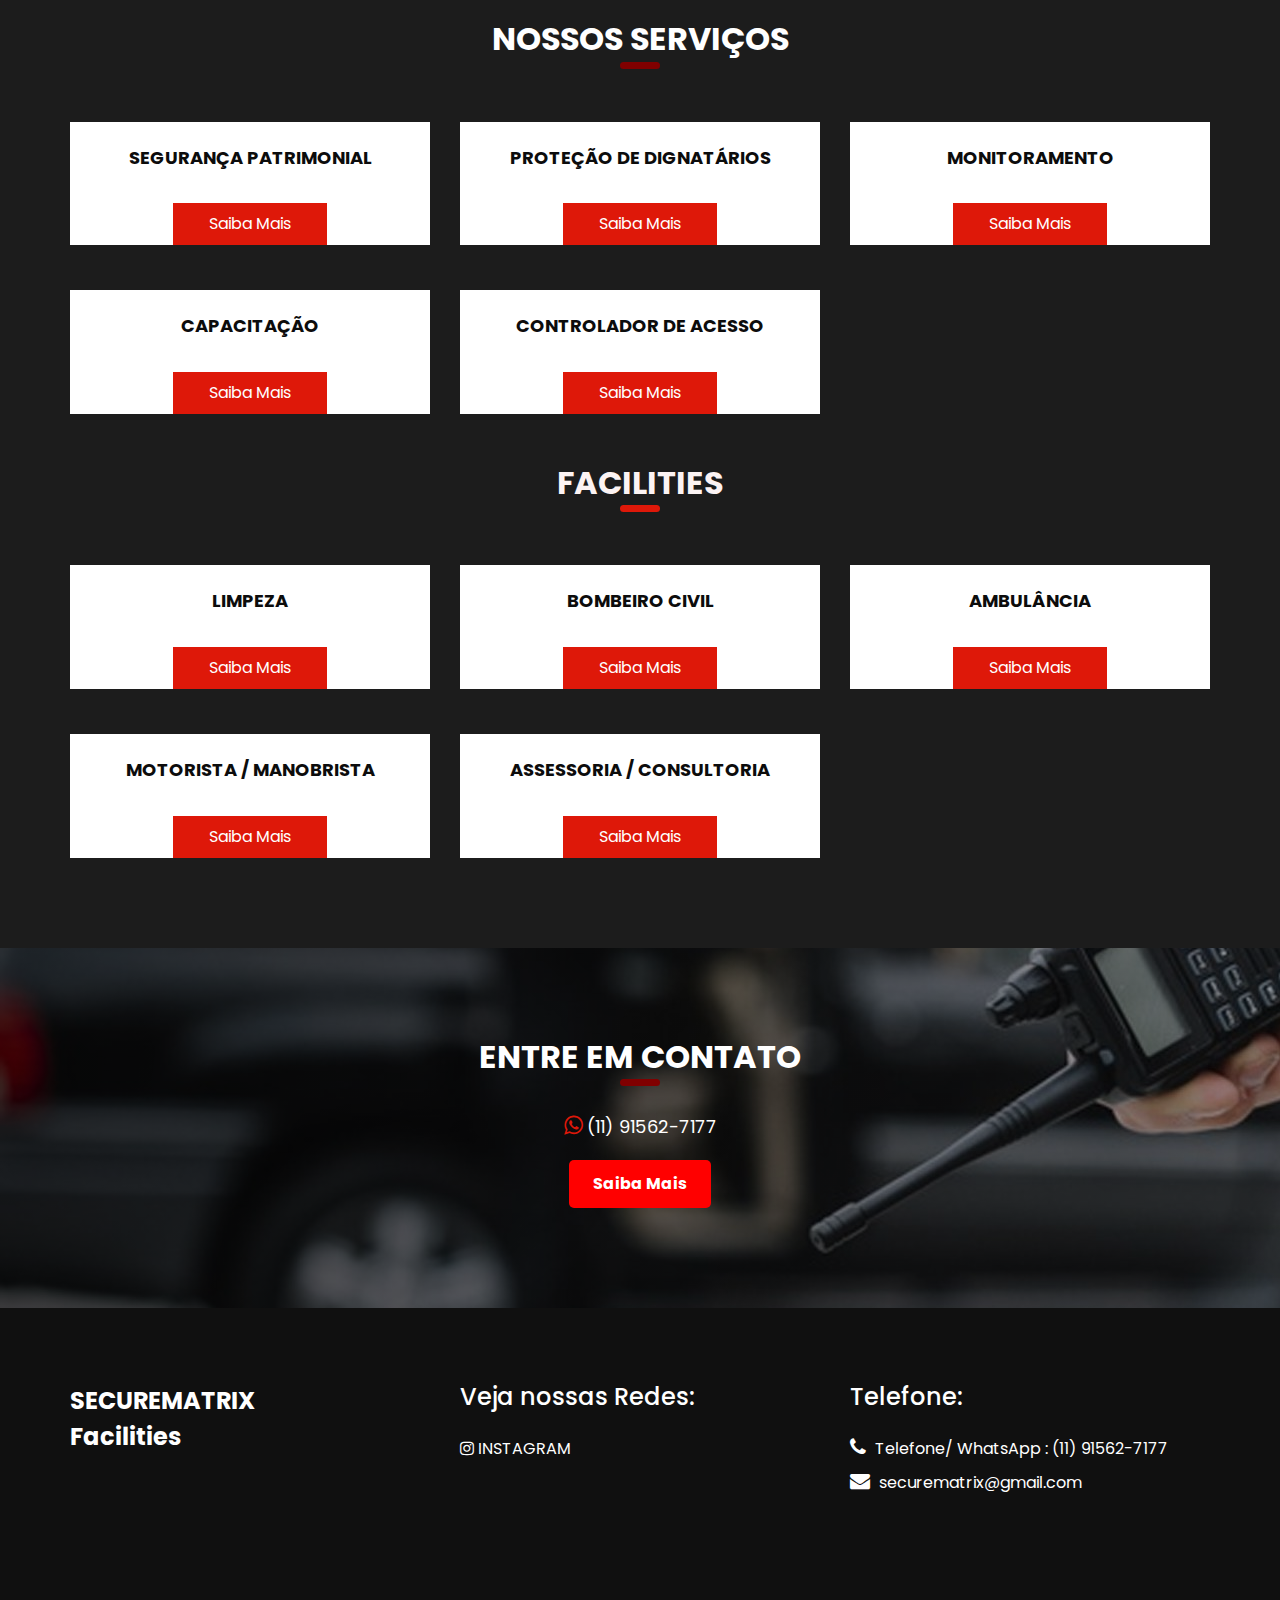
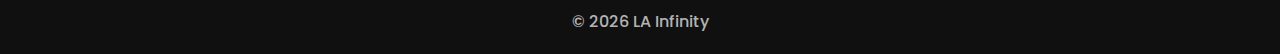
==== commit 838dbc5c: "commit no novo repositório" ====
--- a/index.html
+++ b/index.html
@@ -112,8 +112,8 @@
                       Proporcionar soluções em segurança e serviços, com a qualidade necessária para que o cliente tenha tranquilidade na gerência de seus negócios.
                     </p>
                     <div class="btn-box">
-                      <a href="" class="btn-1"> Saiba Mais </a>
-                      <a href="" class="btn-2">Cotação</a>
+                      <a href="" class="btn-1"> Contato via WhatsApp</a>
+                      <a href="" class="btn-2"> Faça uma cotação</a>
                     </div>
                   </div>
                 </div>
@@ -135,8 +135,8 @@
                       Ser uma empresa de excelência no segmento de segurança e serviços, através do aperfeiçoamento contínuo e espírito inovador a fim de superar as expectativas do mercado.
                     </p>
                     <div class="btn-box">
-                      <a href="" class="btn-1"> Saiba Mais </a>
-                      <a href="" class="btn-2">Cotação</a>
+                      <a href="" class="btn-1"> Contato via WhatsApp</a>
+                      <a href="" class="btn-2"> Faça uma cotação</a>
                     </div>
                   </div>
                 </div>
@@ -164,8 +164,8 @@
                     - Comprometimento <br>
                     </p>
                     <div class="btn-box">
-                      <a href="" class="btn-1"> Saiba Mais </a>
-                      <a href="" class="btn-2">Cotação</a>
+                      <a href="" class="btn-1"> Contato via WhatsApp</a>
+                      <a href="" class="btn-2"> Faça uma cotação</a>
                     </div>
                   </div>
                 </div>
--- a/css/style.css
+++ b/css/style.css
@@ -536,7 +536,7 @@
 .about_section .detail-box a:hover {
   background-color: transparent;
   border-color: #5a1405;
-  color: #f1db25;
+  color: #050500;
 }
 
 .service_section {
@@ -549,7 +549,6 @@
 
 .detail-box p{
   margin-top: 25px;
-  height: 150px;
 }
 
 .service_section .box .detail-box {
@@ -1055,13 +1054,6 @@
   color: rgba(254, 254, 255, 0.7);
 }
 
-
-* {
-  box-sizing: border-box;
-  margin: 0;
-  padding: 0;
-}
-
 .serv-img {
   width: 100%;
   height: auto;
@@ -1140,11 +1132,6 @@
     max-height: 200px;
   }
 
-  .detail-box p{
-    height: 130px;
-    width: 300px;
-  }
-
   .serv-img {
     height: auto;
     max-width: 100%;
@@ -1199,7 +1186,6 @@
 
   /* Ajuste para evitar corte de imagens no modo paisagem */
   .service_section .box {
-    width: 90%;
     margin-bottom: 15px;
   }
 
@@ -1219,10 +1205,6 @@
     line-height: 42px;
   }
 
-  .btn-box {
-    flex-direction: column;
-  }
-
   .btn-box a {
     width: 100%;
     text-align: center;
@@ -1245,7 +1227,7 @@
   .service_section .box img {
     max-width: 100%;
     height: auto;
-    max-height: 150px;
+    max-height: 200px;
     object-fit: contain;
   }
 }
